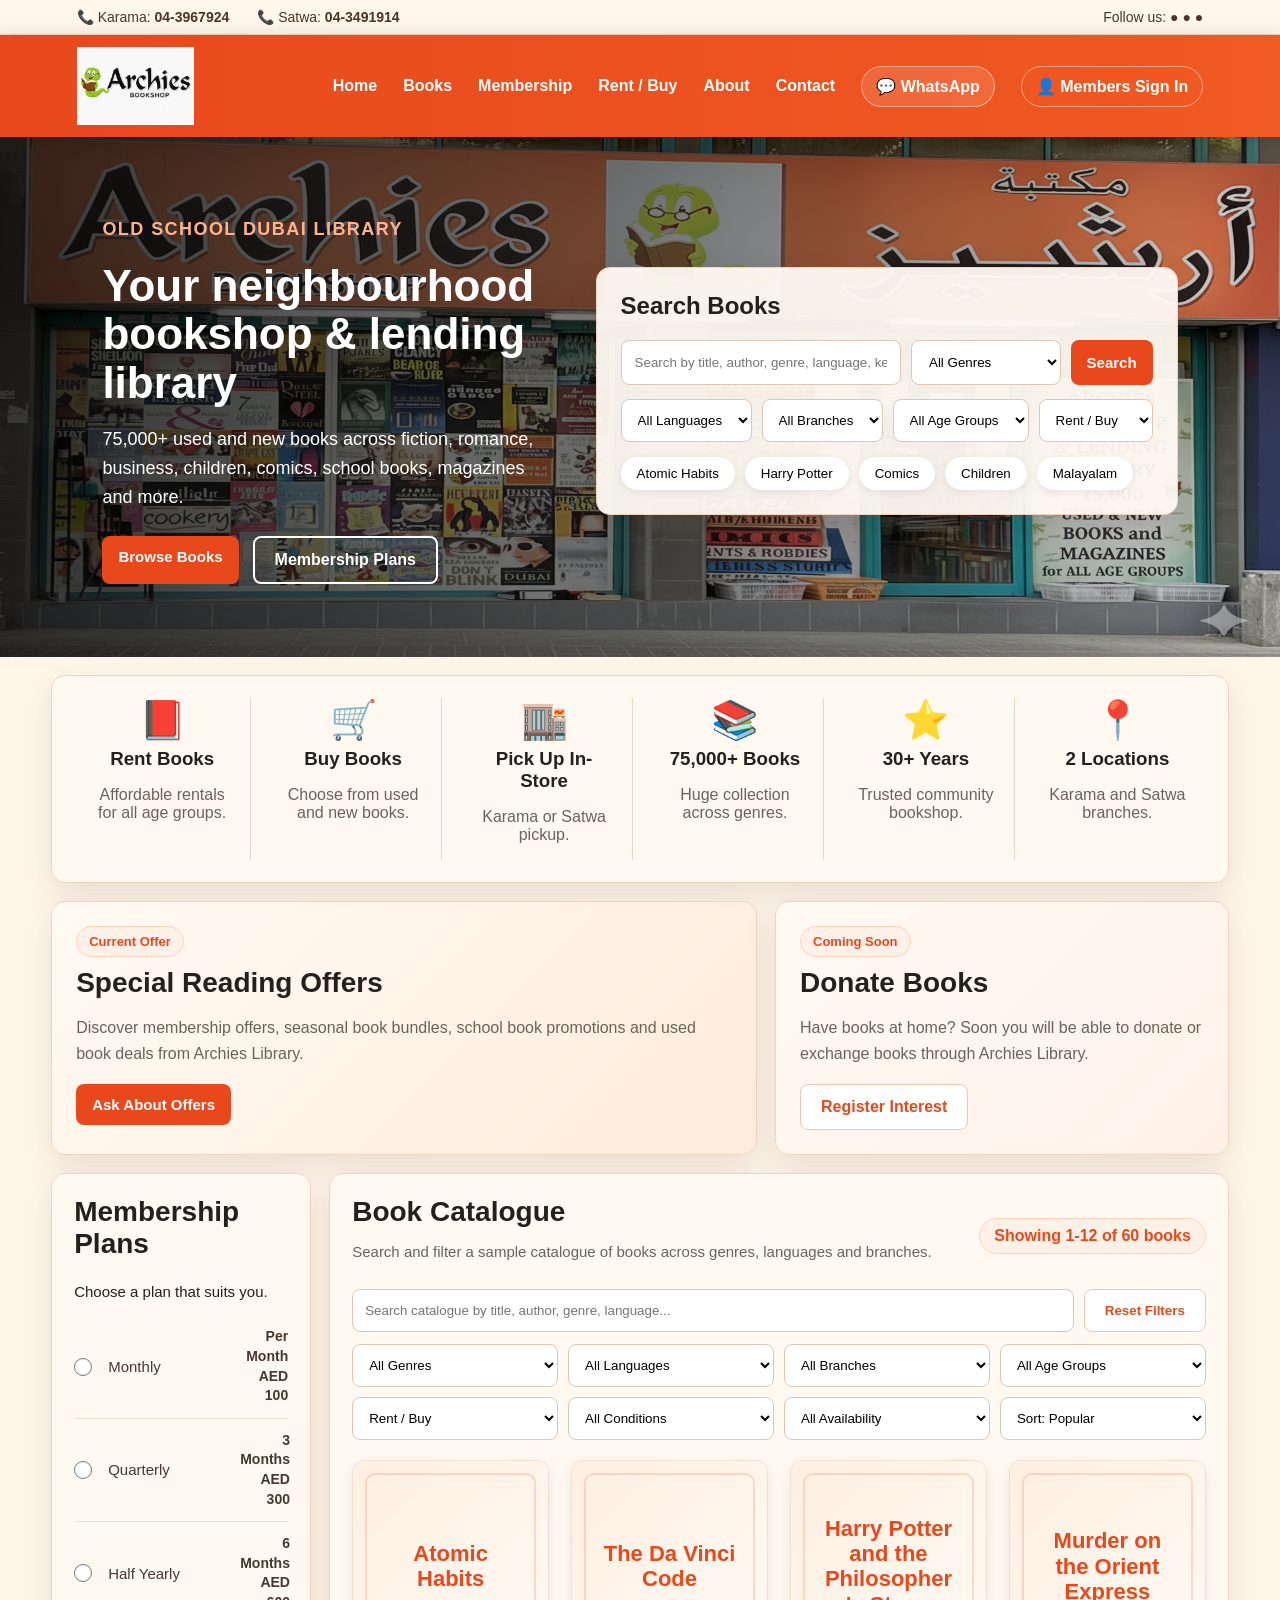
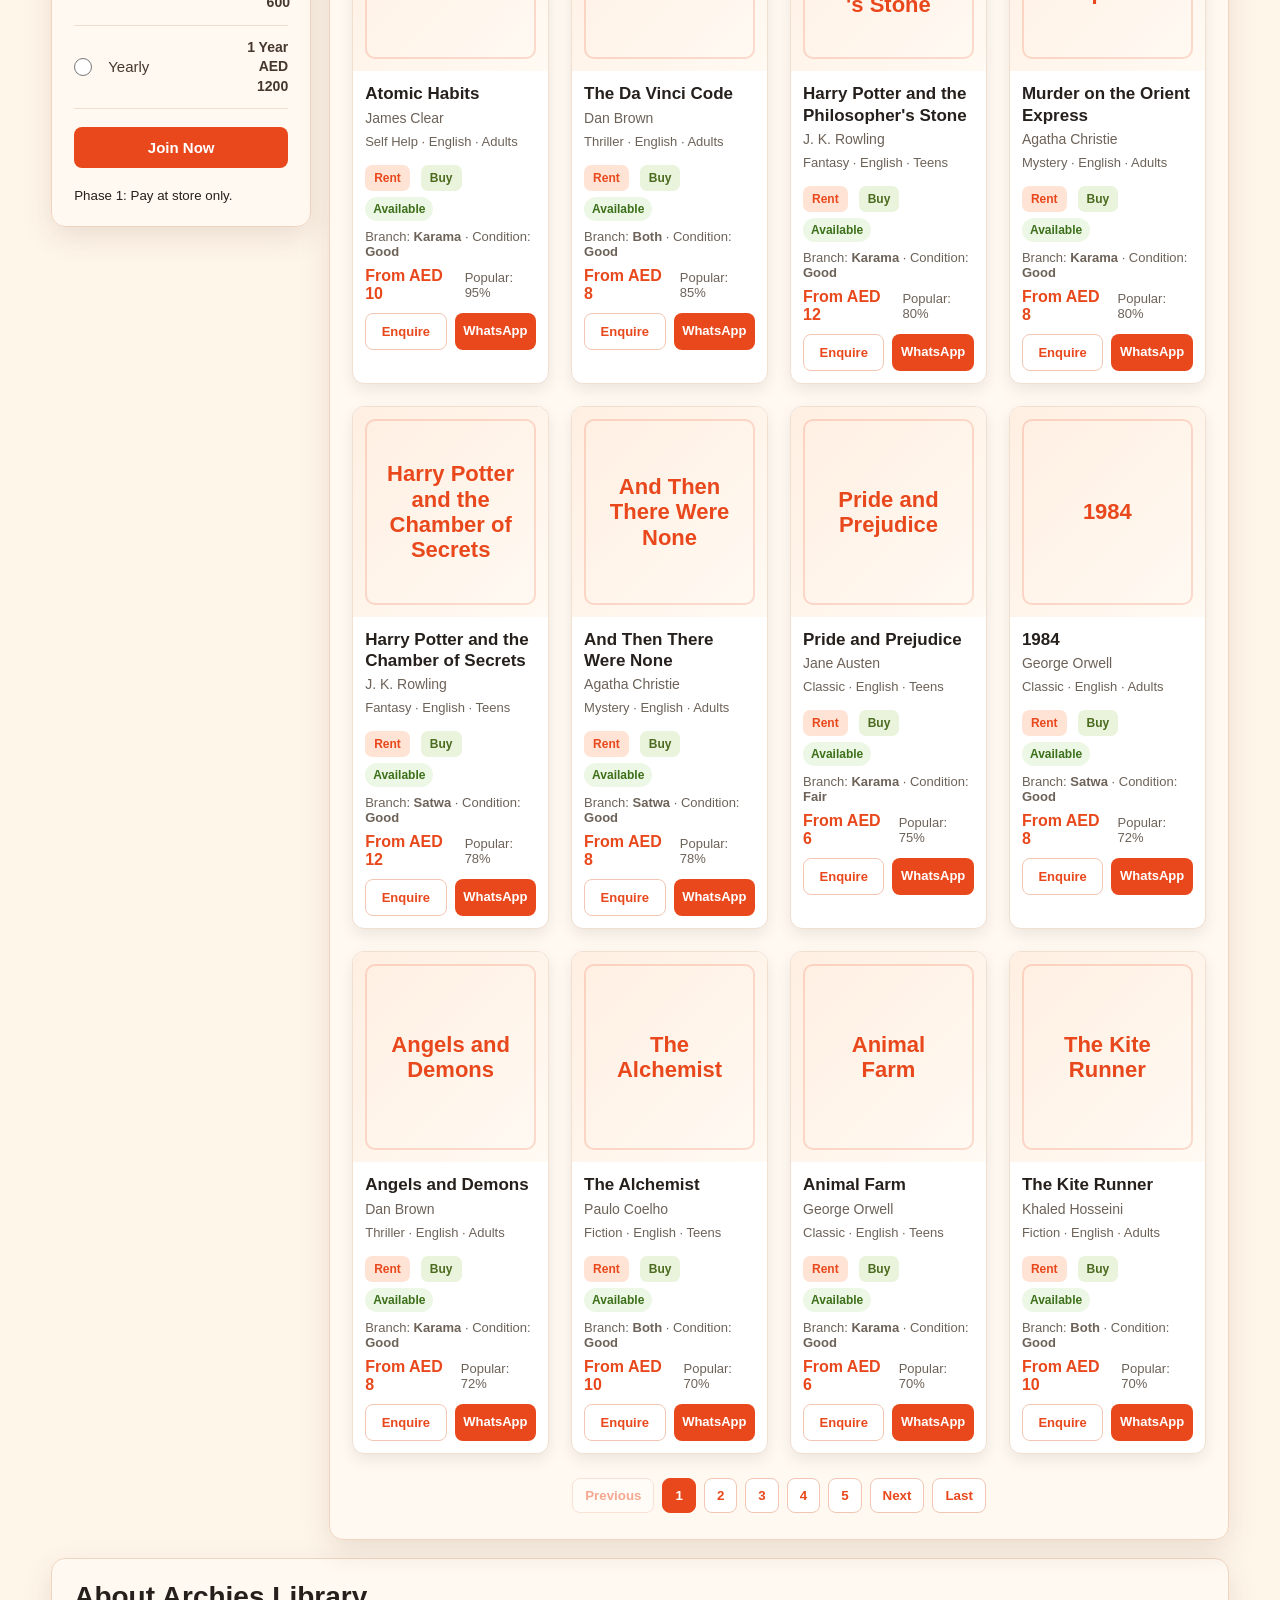
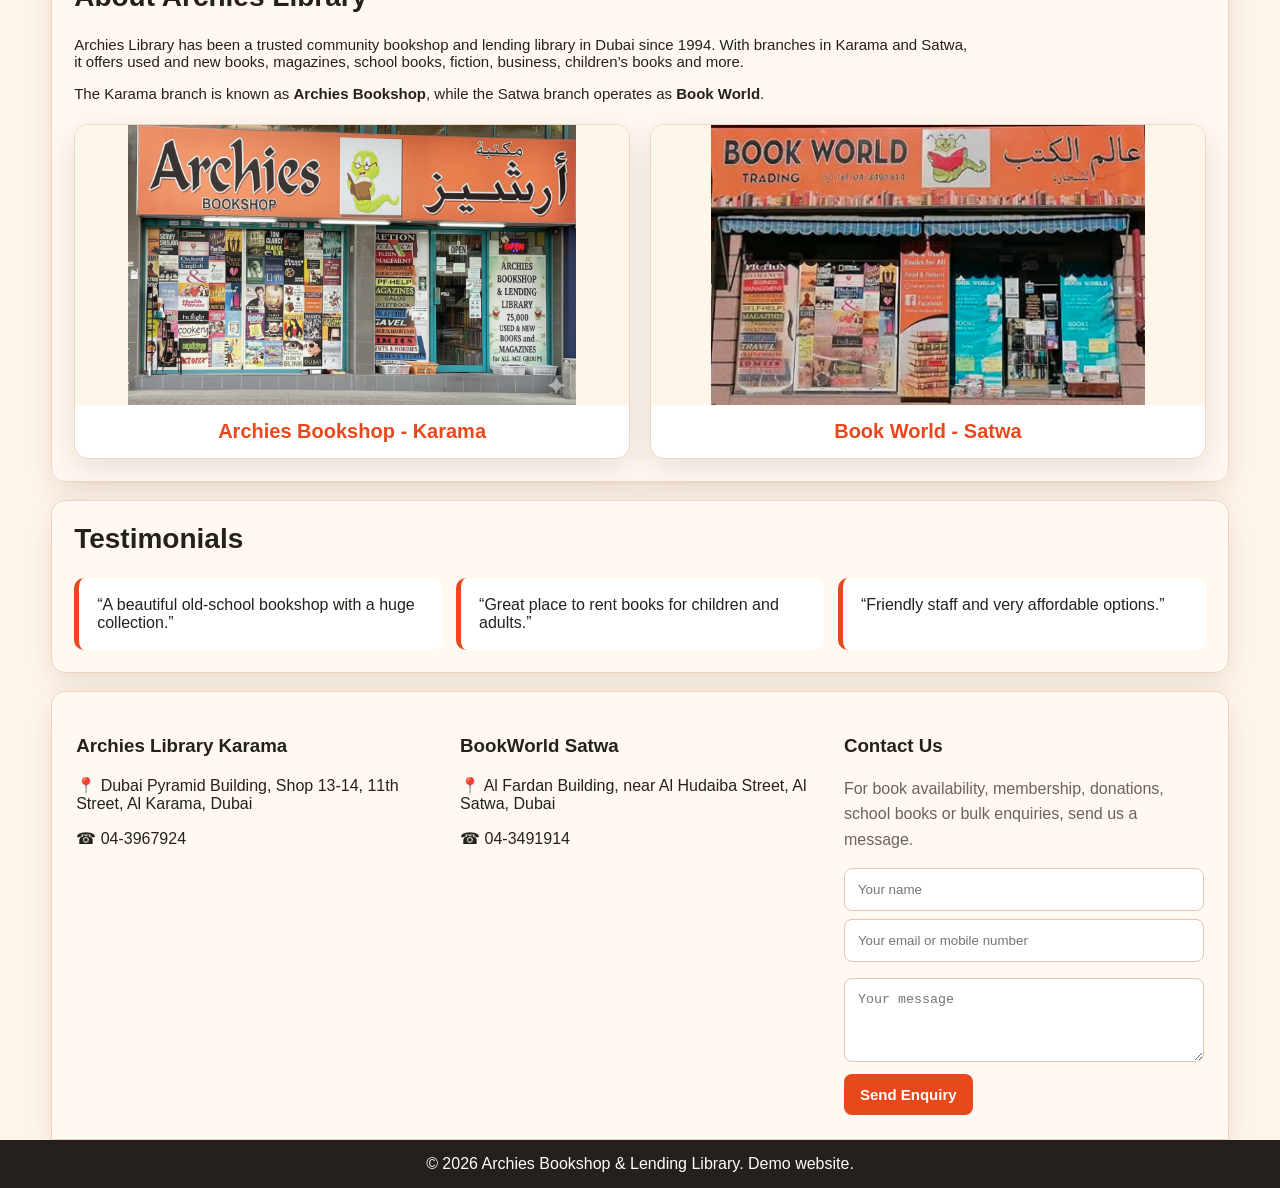
==== index.html @ 3dac7991 "Add files via upload" ====
<!DOCTYPE html>
<html lang="en">
<head>
  <meta charset="UTF-8" />
  <meta name="viewport" content="width=device-width, initial-scale=1.0" />
  <title>Archies Bookshop & Lending Library Dubai</title>
  <link rel="stylesheet" href="styles.css" />
</head>
<body>
  <div class="topbar">
    <div>📞 Karama: <strong>04-3967924</strong></div>
    <div>📞 Satwa: <strong>04-3491914</strong></div>
    <div class="social">Follow us: ● ● ●</div>
  </div>

  <header class="main-header">
    <a class="brand" href="#home">
      <img src="assets/logo.png" alt="Archies Bookshop logo" />
    </a>
    <button class="menu-btn" id="menuBtn">☰</button>
    <nav id="navMenu">
      <a href="#home">Home</a>
      <a href="#books">Books</a>
      <a href="#membership">Membership</a>
      <a href="#rentbuy">Rent / Buy</a>
      <a href="#about">About</a>
      <a href="#contact">Contact</a>
      <a class="whatsapp-nav" href="https://wa.me/97143967924" target="_blank">💬 WhatsApp</a>
      <a class="account" href="login.html">👤 Members Sign In</a>
    </nav>
  </header>

  <main>
    <section id="home" class="hero">
      <div class="hero-overlay"></div>
      <div class="hero-content">
        <div class="hero-text">
          <p class="tag">Old School Dubai Library</p>
          <h1>Your neighbourhood bookshop & lending library</h1>
          <p>75,000+ used and new books across fiction, romance, business, children, comics, school books, magazines and more.</p>
          <div class="hero-actions">
            <a href="#books" class="btn primary">Browse Books</a>
            <a href="#membership" class="btn secondary">Membership Plans</a>
          </div>
        </div>
        <div class="search-card">
          <h2>Search Books</h2>
          <div class="search-row">
            <input id="searchInput" type="text" placeholder="Search by title, author, genre, language, keyword..." />
            <select id="categoryFilter">
              <option value="all">All Genres</option>
            </select>
            <button id="searchBtn" class="btn primary">Search</button>
          </div>

          <div class="advanced-filters">
            <select id="languageFilter">
              <option value="all">All Languages</option>
            </select>
            <select id="branchFilter">
              <option value="all">All Branches</option>
            </select>
            <select id="ageFilter">
              <option value="all">All Age Groups</option>
            </select>
            <select id="typeFilter">
              <option value="all">Rent / Buy</option>
              <option value="Rent">Rent</option>
              <option value="Buy">Buy</option>
              <option value="Rent & Buy">Rent & Buy</option>
            </select>
          </div>

          <div class="quick-tags">
            <button data-key="Atomic Habits">Atomic Habits</button>
            <button data-key="Harry Potter">Harry Potter</button>
            <button data-key="Comics">Comics</button>
            <button data-key="Children">Children</button>
            <button data-key="Malayalam">Malayalam</button>
          </div>
        </div>
      </div>
    </section>

    <section class="feature-strip combined-benefits" id="rentbuy">
      <div><span>📕</span><h3>Rent Books</h3><p>Affordable rentals for all age groups.</p></div>
      <div><span>🛒</span><h3>Buy Books</h3><p>Choose from used and new books.</p></div>
      <div><span>🏬</span><h3>Pick Up In-Store</h3><p>Karama or Satwa pickup.</p></div>
      <div><span>📚</span><h3>75,000+ Books</h3><p>Huge collection across genres.</p></div>
      <div><span>⭐</span><h3>30+ Years</h3><p>Trusted community bookshop.</p></div>
      <div><span>📍</span><h3>2 Locations</h3><p>Karama and Satwa branches.</p></div>
    </section>

    <section class="offers-section" id="offers">
      <div class="offer-card main-offer">
        <span class="offer-label">Current Offer</span>
        <h2>Special Reading Offers</h2>
        <p>Discover membership offers, seasonal book bundles, school book promotions and used book deals from Archies Library.</p>
        <a href="#contact" class="btn primary">Ask About Offers</a>
      </div>
      <div class="offer-card donate-card" id="donate">
        <span class="offer-label">Coming Soon</span>
        <h2>Donate Books</h2>
        <p>Have books at home? Soon you will be able to donate or exchange books through Archies Library.</p>
        <a href="#contact" class="btn light">Register Interest</a>
      </div>
    </section>

    <section class="layout-grid">
      <aside class="panel" id="membership">
        <h2>Membership Plans</h2>
        <p>Choose a plan that suits you.</p>
       <label>
  <input type="radio" name="plan">
  <span>Monthly</span>
  <strong>Per Month<br>AED 100</strong>
</label>

<label>
  <input type="radio" name="plan">
  <span>Quarterly</span>
  <strong>3 Months<br>AED 300</strong>
</label>

<label>
  <input type="radio" name="plan">
  <span>Half Yearly</span>
  <strong>6 Months<br>AED 600</strong>
</label>

<label>
  <input type="radio" name="plan">
  <span>Yearly</span>
  <strong>1 Year<br>AED 1200</strong>
</label>
        <button class="btn primary full">Join Now</button>
        <small>Phase 1: Pay at store only.</small>
      </aside>

      <section class="panel books-section" id="books">
        <div class="section-head">
          <div>
            <h2>Book Catalogue</h2>
            <p class="section-subtitle">Search and filter a sample catalogue of books across genres, languages and branches.</p>
          </div>
          <span id="resultCount" class="result-count">Showing books</span>
        </div>

        <div class="catalogue-search-row">
          <input id="catalogueSearchInput" type="text" placeholder="Search catalogue by title, author, genre, language..." />
          <button id="resetFilters" class="btn light">Reset Filters</button>
        </div>

        <div class="catalogue-toolbar full-filter-grid">
          <select id="catalogueGenreFilter">
            <option value="all">All Genres</option>
          </select>
          <select id="catalogueLanguageFilter">
            <option value="all">All Languages</option>
          </select>
          <select id="catalogueBranchFilter">
            <option value="all">All Branches</option>
          </select>
          <select id="catalogueAgeFilter">
            <option value="all">All Age Groups</option>
          </select>
          <select id="catalogueTypeFilter">
            <option value="all">Rent / Buy</option>
            <option value="Rent">Rent</option>
            <option value="Buy">Buy</option>
            <option value="Rent & Buy">Rent & Buy</option>
          </select>
          <select id="conditionFilter">
            <option value="all">All Conditions</option>
          </select>
          <select id="availabilityFilter">
            <option value="all">All Availability</option>
            <option value="Available">Available</option>
            <option value="Limited">Limited</option>
            <option value="Out of Stock">Out of Stock</option>
          </select>
          <select id="sortFilter">
            <option value="popular">Sort: Popular</option>
            <option value="title">Sort: Title A-Z</option>
            <option value="priceLow">Sort: Price Low to High</option>
            <option value="priceHigh">Sort: Price High to Low</option>
          </select>
        </div>

        <div id="booksGrid" class="books-grid"></div>
        <div id="paginationControls" class="pagination-controls"></div>
      </section>
    </section>

   <section id="about" class="panel about-section">
  <div class="about-text">
    <h2>About Archies Library</h2>
    <p>
      Archies Library has been a trusted community bookshop and lending library in Dubai since 1994.
      With branches in Karama and Satwa, it offers used and new books, magazines, school books,
      fiction, business, children’s books and more.
    </p>
    <p>
      The Karama branch is known as <strong>Archies Bookshop</strong>, while the Satwa branch operates as
      <strong>Book World</strong>.
    </p>
  </div>

  <div class="branch-photos">
    <div class="branch-card">
      <img src="assets/karama-store.png" alt="Archies Bookshop Karama">
      <h3>Archies Bookshop - Karama</h3>
    </div>

    <div class="branch-card">
      <img src="assets/satwa-store.png" alt="Book World Satwa">
      <h3>Book World - Satwa</h3>
    </div>
  </div>
</section>
    <section class="panel testimonials">
      <h2>Testimonials</h2>
      <div class="testimonial-grid">
        <blockquote>“A beautiful old-school bookshop with a huge collection.”</blockquote>
        <blockquote>“Great place to rent books for children and adults.”</blockquote>
        <blockquote>“Friendly staff and very affordable options.”</blockquote>
      </div>
    </section>

    <section class="footer-grid contact-section" id="contact">
      <div class="contact-branch">
        <h3>Archies Library Karama</h3>
        <p>📍 Dubai Pyramid Building, Shop 13-14, 11th Street, Al Karama, Dubai</p>
        <p>☎ 04-3967924</p>
        <iframe
          title="Archies Library Karama Map"
          src="https://www.google.com/maps?q=Archies%20Library%20Karama%20Dubai%20Pyramid%20Building&output=embed"
          loading="lazy"
          referrerpolicy="no-referrer-when-downgrade"></iframe>
      </div>
      <div class="contact-branch">
        <h3>BookWorld Satwa</h3>
        <p>📍 Al Fardan Building, near Al Hudaiba Street, Al Satwa, Dubai</p>
        <p>☎ 04-3491914</p>
        <iframe
          title="BookWorld Satwa Map"
          src="https://www.google.com/maps?q=Book%20World%20Satwa%20Dubai&output=embed"
          loading="lazy"
          referrerpolicy="no-referrer-when-downgrade"></iframe>
      </div>
      <div class="contact-form-card">
        <h3>Contact Us</h3>
        <p>For book availability, membership, donations, school books or bulk enquiries, send us a message.</p>
        <input placeholder="Your name" />
        <input placeholder="Your email or mobile number" />
        <textarea placeholder="Your message"></textarea>
        <button class="btn primary">Send Enquiry</button>
      </div>
    </section>
  </main>

  <footer>© 2026 Archies Bookshop & Lending Library. Demo website.</footer>
  <script src="app.js"></script>
</body>
</html>
---- styles.css ----
:root{
  --orange:#e8481c;
  --dark-orange:#b93213;
  --cream:#fff6ea;
  --paper:#fffaf3;
  --ink:#26201c;
  --muted:#6d6258;
  --teal:#058b90;
  --border:#f1d4bf;
  --shadow:0 10px 30px rgba(71,38,18,.12);
}

*{box-sizing:border-box}

body{
  margin:0;
  font-family:Segoe UI,Arial,sans-serif;
  background:var(--cream);
  color:var(--ink);
}

a{text-decoration:none;color:inherit}

.topbar{
  height:auto;
  padding:9px 6%;
  display:flex;
  gap:28px;
  justify-content:flex-start;
  align-items:center;
  background:#fff7ec;
  color:#4b3528;
  border-bottom:1px solid #efd8c4;
  font-size:14px;
}

.social{margin-left:auto}

.main-header{
  position:sticky;
  top:0;
  z-index:10;
  background:linear-gradient(90deg,var(--orange),#f05a23);
  display:flex;
  align-items:center;
  padding:12px 6%;
  box-shadow:0 3px 18px rgba(0,0,0,.18);
}

.brand img{
  height:78px;
  width:auto;
  max-width:320px;
  object-fit:contain;
  background:transparent;
  display:block;
}

.main-header nav{
  margin-left:auto;
  display:flex;
  gap:26px;
  align-items:center;
  color:white;
  font-weight:700;
}

.account,
.whatsapp-nav{
  border:1px solid rgba(255,255,255,.45);
  padding:10px 14px;
  border-radius:22px;
}

.whatsapp-nav{
  background:rgba(255,255,255,.12);
}

.menu-btn{
  display:none;
  margin-left:auto;
  background:white;
  color:var(--orange);
  border:0;
  border-radius:8px;
  font-size:24px;
  padding:8px 12px;
}

.hero{
  position:relative;
  min-height:520px;
  background:url('assets/archies-storefront.png') center center/100% 100% no-repeat;
}

.hero-overlay{
  position:absolute;
  inset:0;
  background:linear-gradient(90deg,rgba(0,0,0,.78),rgba(0,0,0,.5),rgba(0,0,0,.1));
}

.hero-content{
  position:relative;
  z-index:1;
  display:grid;
  grid-template-columns:1fr 1fr;
  gap:44px;
  padding:60px 8%;
  align-items:center;
}

.hero-text{color:white}

.tag{
  color:#ffb28e;
  font-weight:800;
  letter-spacing:.08em;
  text-transform:uppercase;
}

.hero h1{
  font-size:44px;
  line-height:1.1;
  margin:0 0 18px;
}

.hero p{
  font-size:18px;
  line-height:1.6;
}

.hero-actions{
  display:flex;
  gap:14px;
  margin-top:25px;
}

.btn{
  display:inline-block;
  border:0;
  border-radius:8px;
  padding:13px 20px;
  font-weight:800;
  cursor:pointer;
}

.primary{background:var(--orange);color:white}
.primary:hover{background:var(--dark-orange)}
.secondary{background:transparent;color:white;border:2px solid white}

.search-card,
.panel,
.feature-strip,
.stats,
.footer-grid{
  background:rgba(255,250,243,.95);
  border:1px solid var(--border);
  border-radius:14px;
  box-shadow:var(--shadow);
}

.search-card{padding:24px}
.search-card h2{margin-top:0}

.search-row{
  display:grid;
  grid-template-columns:1.5fr .8fr auto;
  gap:10px;
}

.search-row input,
.search-row select,
input,
textarea{
  width:100%;
  border:1px solid #dfc7b5;
  border-radius:8px;
  padding:13px;
  background:white;
}

.quick-tags{
  display:flex;
  flex-wrap:wrap;
  gap:10px;
  margin-top:15px;
}

.quick-tags button{
  border:0;
  background:white;
  border-radius:20px;
  padding:9px 16px;
  box-shadow:0 2px 8px rgba(0,0,0,.08);
}

.feature-strip{
  margin:18px 4%;
  padding:22px;
  display:grid;
  grid-template-columns:repeat(6,1fr);
  gap:14px;
}

.feature-strip div{
  border-right:1px solid var(--border);
  padding:0 20px;
}

.feature-strip div:last-child{border-right:0}
.feature-strip span{font-size:38px}
.feature-strip h3{margin:6px 0}
.feature-strip p{color:var(--muted)}

.layout-grid{
  display:grid;
  grid-template-columns:280px 1fr 280px;
  gap:18px;
  margin:18px 4%;
}

.panel{padding:22px}
.panel h2{margin-top:0}

.panel label{
  display:grid;
  grid-template-columns:22px 120px auto;
  align-items:center;
  gap:12px;
  padding:12px 0;
  border-bottom:1px solid #f0ded0;
  color:#47382e;
  font-size:15px;
}

.panel label strong{
  text-align:right;
  line-height:1.4;
  font-size:14px;
}

.panel label input[type="radio"]{
  width:18px;
  height:18px;
  margin:0;
  accent-color:var(--orange);
}

.panel h2{
  margin-top:0;
  font-size:28px;
}

.panel p{
  font-size:15px;
}

.full{
  width:100%;
  margin:16px 0;
}

.primary{
  background:var(--orange);
  color:white;
  border:none;
  border-radius:8px;
  padding:12px 16px;
  font-size:15px;
  font-weight:700;
  cursor:pointer;
}

.full{width:100%;margin:18px 0}

.section-head{
  display:flex;
  justify-content:space-between;
  align-items:center;
}

.section-head a{color:var(--orange);font-weight:800}

.books-grid{
  display:grid;
  grid-template-columns:repeat(5,1fr);
  gap:18px;
}

.book-card{
  background:white;
  border:1px solid #f1dfd0;
  border-radius:12px;
  overflow:hidden;
  box-shadow:0 6px 16px rgba(0,0,0,.08);
}

.book-cover{
  height:170px;
  background:linear-gradient(135deg,#f8e6d6,#fff);
  display:flex;
  align-items:center;
  justify-content:center;
  text-align:center;
  padding:20px;
  color:var(--orange);
  font-weight:900;
  font-size:24px;
}

.book-body{padding:12px}
.book-body h3{font-size:16px;margin:0 0 5px}
.book-body p{margin:0 0 8px;color:var(--muted);font-size:14px}

.chip{
  display:inline-block;
  margin-right:5px;
  background:#ffe4d6;
  color:var(--orange);
  padding:6px 9px;
  border-radius:7px;
  font-size:12px;
  font-weight:800;
}

.chip.buy{background:#eaf3dc;color:#4b6b1f}

.why-card ul{padding-left:0;list-style:none}
.why-card li{margin:13px 0}
.why-card li:before{content:'✓';color:var(--orange);font-weight:900;margin-right:8px}

.whatsapp-card{
  margin-top:20px;
  padding:18px;
  border:1px solid var(--border);
  border-radius:12px;
  background:white;
}

.wa-icon{font-size:42px}

.stats{
  margin:18px 4%;
  display:grid;
  grid-template-columns:repeat(5,1fr);
  gap:20px;
  text-align:center;
  padding:20px;
}

.stats strong{display:block;color:var(--orange);font-size:26px}
.stats span{font-weight:700}

.two-col{
  display:grid;
  grid-template-columns:1fr 1fr;
  gap:18px;
  margin:18px 4%;
}

.image-panel{padding:0;overflow:hidden}
.image-panel img{width:100%;height:100%;object-fit:cover}

.profile-box{
  display:grid;
  grid-template-columns:repeat(3,1fr);
  gap:14px;
}

.profile-box p{background:white;padding:15px;border-radius:10px}

.testimonials,
.panel#profile{margin:18px 4%}

.testimonial-grid{
  display:grid;
  grid-template-columns:repeat(3,1fr);
  gap:14px;
}

.testimonial-grid blockquote{
  background:white;
  border-left:5px solid var(--orange);
  margin:0;
  padding:18px;
  border-radius:10px;
}

.footer-grid{
  margin:18px 4% 0;
  padding:24px;
  display:grid;
  grid-template-columns:repeat(4,1fr);
  gap:24px;
  border-radius:14px 14px 0 0;
}

textarea{height:84px;margin:8px 0;resize:vertical}

footer{
  text-align:center;
  background:#25201c;
  color:white;
  padding:15px;
}

@media(max-width:1000px){
  .hero-content,
  .layout-grid,
  .two-col{grid-template-columns:1fr}
  .books-grid{grid-template-columns:repeat(3,1fr)}
  .feature-strip,
  .stats,
  .footer-grid{grid-template-columns:repeat(2,1fr)}
  .main-header nav{
    display:none;
    position:absolute;
    left:0;
    right:0;
    top:102px;
    background:var(--orange);
    padding:20px;
    flex-direction:column;
  }
  .main-header nav.open{display:flex}
  .menu-btn{display:block}
  .brand img{height:68px;max-width:260px}
}

@media(max-width:620px){
  .topbar{display:block;line-height:1.8}
  .hero-content{padding:35px 5%}
  .hero h1{font-size:34px}
  .search-row{grid-template-columns:1fr}
  .books-grid,
  .feature-strip,
  .stats,
  .footer-grid,
  .profile-box,
  .testimonial-grid{grid-template-columns:1fr}
  .feature-strip div{border-right:0;border-bottom:1px solid var(--border)}
  .main-header{padding:10px 4%}
  .brand img{height:58px;max-width:220px}
}

.about-section{
  margin:18px 4%;
}

.about-text{
  max-width:900px;
  margin-bottom:22px;
}

.branch-photos{
  display:grid;
  grid-template-columns:1fr 1fr;
  gap:20px;
}

.branch-card{
  background:white;
  border:1px solid var(--border);
  border-radius:14px;
  overflow:hidden;
  box-shadow:var(--shadow);
}

.branch-card img{
  width:100%;
  height:280px;
  object-fit:contain;
  object-position:center;
  background:#fff6ea;
  display:block;
}

.branch-card h3{
  margin:0;
  padding:15px;
  color:var(--orange);
  text-align:center;
  font-size:20px;
}

@media(max-width:700px){
  .branch-photos{
    grid-template-columns:1fr;
  }
}


/* V4 Catalogue Enhancements */
.advanced-filters,
.catalogue-toolbar{
  display:grid;
  grid-template-columns:repeat(4,1fr);
  gap:10px;
  margin-top:14px;
}

.catalogue-toolbar{
  grid-template-columns:1fr 1fr 1fr auto;
  margin:14px 0 20px;
}

.catalogue-toolbar select,
.advanced-filters select{
  border:1px solid #dfc7b5;
  border-radius:8px;
  padding:12px;
  background:white;
}

.section-subtitle{
  margin-top:-8px;
  color:var(--muted);
}

.result-count{
  background:#fff0e8;
  color:var(--orange);
  border:1px solid #ffd1bd;
  border-radius:20px;
  padding:8px 14px;
  font-weight:800;
  white-space:nowrap;
}

.btn.light{
  background:white;
  color:var(--orange);
  border:1px solid #f2c6b2;
}

.book-card{
  transition:transform .2s ease, box-shadow .2s ease;
}

.book-card:hover{
  transform:translateY(-5px);
  box-shadow:0 14px 24px rgba(71,38,18,.14);
}

.book-cover{
  height:185px;
  background:linear-gradient(135deg,#ffefe2,#fffaf3);
  position:relative;
  overflow:hidden;
}

.book-cover::before{
  content:'';
  position:absolute;
  inset:12px;
  border:2px solid rgba(232,72,28,.18);
  border-radius:10px;
}

.book-cover .cover-title{
  position:relative;
  z-index:1;
  font-size:20px;
  line-height:1.15;
}

.book-body{
  min-height:205px;
  display:flex;
  flex-direction:column;
}

.book-meta{
  display:flex;
  flex-wrap:wrap;
  gap:6px;
  margin:8px 0;
}

.book-price{
  margin-top:auto;
  display:flex;
  justify-content:space-between;
  align-items:center;
  gap:8px;
}

.book-price strong{
  color:var(--orange);
}

.book-card .small{
  color:var(--muted);
  font-size:13px;
}

.book-actions{
  display:flex;
  gap:8px;
  margin-top:10px;
}

.book-actions a{
  flex:1;
  text-align:center;
  font-size:13px;
  padding:9px 10px;
}

.status{
  display:inline-block;
  padding:5px 8px;
  border-radius:999px;
  font-size:12px;
  font-weight:800;
  background:#edf7e6;
  color:#3d701a;
}

.status.limited{
  background:#fff3d8;
  color:#8a5a00;
}

.status.out{
  background:#f8e4e4;
  color:#9b1d1d;
}

@media(max-width:1000px){
  .advanced-filters,
  .catalogue-toolbar{
    grid-template-columns:1fr 1fr;
  }
}

@media(max-width:620px){
  .advanced-filters,
  .catalogue-toolbar{
    grid-template-columns:1fr;
  }
  .section-head{
    align-items:flex-start;
    gap:10px;
    flex-direction:column;
  }
}


/* V5 Catalogue Layout + Pagination Fixes */
.layout-grid{
  grid-template-columns:260px minmax(0,1fr) 260px;
  align-items:start;
}

.books-section{
  min-width:0;
}

.books-grid{
  grid-template-columns:repeat(3,minmax(210px,1fr));
  gap:22px;
}

.book-card{
  min-width:0;
}

.book-cover{
  height:210px;
}

.book-cover .cover-title{
  font-size:22px;
  max-width:85%;
  word-break:normal;
  overflow-wrap:break-word;
}

.book-body{
  min-height:260px;
}

.book-body h3{
  font-size:17px;
  line-height:1.25;
}

.book-actions{
  display:grid;
  grid-template-columns:1fr 1fr;
  gap:8px;
}

.book-actions a{
  width:100%;
  display:block;
  white-space:nowrap;
  overflow:hidden;
  text-overflow:ellipsis;
  font-size:13px;
  padding:10px 8px;
}

.pagination-controls{
  display:flex;
  flex-wrap:wrap;
  align-items:center;
  justify-content:center;
  gap:8px;
  margin:24px 0 4px;
}

.pagination-controls button{
  border:1px solid #f2c6b2;
  background:white;
  color:var(--orange);
  border-radius:8px;
  padding:9px 12px;
  font-weight:800;
  cursor:pointer;
}

.pagination-controls button.active{
  background:var(--orange);
  color:white;
  border-color:var(--orange);
}

.pagination-controls button:disabled{
  opacity:.45;
  cursor:not-allowed;
}

@media(max-width:1200px){
  .layout-grid{
    grid-template-columns:240px minmax(0,1fr);
  }
  .why-card{
    grid-column:1 / -1;
  }
  .books-grid{
    grid-template-columns:repeat(3,minmax(190px,1fr));
  }
}

@media(max-width:900px){
  .layout-grid{
    grid-template-columns:1fr;
  }
  .books-grid{
    grid-template-columns:repeat(2,minmax(220px,1fr));
  }
}

@media(max-width:620px){
  .books-grid{
    grid-template-columns:1fr;
  }
  .pagination-controls button{
    padding:8px 10px;
    font-size:13px;
  }
}


/* V6 Layout Cleanup */
.combined-benefits{
  align-items:stretch;
}

.combined-benefits div{
  text-align:center;
}

.combined-benefits span{
  display:block;
  margin-bottom:6px;
}

.layout-grid{
  grid-template-columns:260px minmax(0,1fr);
  align-items:start;
}

.books-grid{
  grid-template-columns:repeat(4,minmax(190px,1fr));
}

.why-card{
  display:none;
}

.stats{
  display:none;
}

@media(min-width:1500px){
  .books-grid{
    grid-template-columns:repeat(5,minmax(190px,1fr));
  }
}

@media(max-width:1200px){
  .feature-strip{
    grid-template-columns:repeat(3,1fr);
  }
  .layout-grid{
    grid-template-columns:240px minmax(0,1fr);
  }
  .books-grid{
    grid-template-columns:repeat(3,minmax(190px,1fr));
  }
}

@media(max-width:900px){
  .feature-strip{
    grid-template-columns:repeat(2,1fr);
  }
  .layout-grid{
    grid-template-columns:1fr;
  }
  .books-grid{
    grid-template-columns:repeat(2,minmax(220px,1fr));
  }
}

@media(max-width:620px){
  .feature-strip{
    grid-template-columns:1fr;
  }
  .books-grid{
    grid-template-columns:1fr;
  }
}


/* V7 Full Catalogue Filters */
.catalogue-search-row{
  display:grid;
  grid-template-columns:1fr auto;
  gap:10px;
  margin:14px 0 12px;
}

.catalogue-search-row input{
  width:100%;
  border:1px solid #dfc7b5;
  border-radius:8px;
  padding:12px;
  background:white;
}

.catalogue-toolbar.full-filter-grid{
  display:grid;
  grid-template-columns:repeat(4,minmax(150px,1fr));
  gap:10px;
  margin:0 0 20px;
}

.catalogue-toolbar.full-filter-grid select{
  width:100%;
}

@media(max-width:1000px){
  .catalogue-toolbar.full-filter-grid{
    grid-template-columns:repeat(2,1fr);
  }
}

@media(max-width:620px){
  .catalogue-search-row,
  .catalogue-toolbar.full-filter-grid{
    grid-template-columns:1fr;
  }
}


/* V8 Public Website Cleanup: Offers, Donate, Member Portal */
.offers-section{
  margin:18px 4%;
  display:grid;
  grid-template-columns:1.4fr .9fr;
  gap:18px;
}

.offer-card{
  background:linear-gradient(135deg,#fffaf3,#fff1e8);
  border:1px solid var(--border);
  border-radius:14px;
  box-shadow:var(--shadow);
  padding:24px;
}

.main-offer{
  background:
    linear-gradient(135deg,rgba(255,250,243,.96),rgba(255,235,220,.96));
}

.offer-label{
  display:inline-block;
  background:#fff0e8;
  color:var(--orange);
  border:1px solid #ffd1bd;
  border-radius:999px;
  padding:7px 12px;
  font-weight:800;
  font-size:13px;
  margin-bottom:10px;
}

.offer-card h2{
  margin:0 0 10px;
  font-size:28px;
}

.offer-card p{
  color:var(--muted);
  line-height:1.6;
  margin-bottom:18px;
}

.member-login-section{
  margin:18px 4%;
  display:flex;
  align-items:center;
  justify-content:space-between;
  gap:18px;
}

.member-login-section p{
  max-width:850px;
  color:var(--muted);
  line-height:1.6;
}

@media(max-width:900px){
  .offers-section{
    grid-template-columns:1fr;
  }
  .member-login-section{
    flex-direction:column;
    align-items:flex-start;
  }
}


/* V10 Login Page + Combined Contact/Location Section */
.contact-section{
  grid-template-columns:1fr 1fr 1fr;
  align-items:stretch;
}

.contact-section iframe{
  width:100%;
  height:230px;
  border:0;
  border-radius:12px;
  margin-top:10px;
}

.contact-branch,
.contact-form-card{
  min-width:0;
}

.contact-form-card p{
  color:var(--muted);
  line-height:1.6;
}

.contact-form-card input{
  margin-bottom:8px;
}

.login-page .main-header{
  position:relative;
}

.login-nav{
  margin-left:auto;
  display:flex;
  gap:24px;
  align-items:center;
  color:white;
  font-weight:700;
}

.login-shell{
  min-height:620px;
  display:flex;
  align-items:center;
  justify-content:center;
  padding:45px 4%;
  background:linear-gradient(135deg,#fff6ea,#fff0e5);
}

.login-card{
  width:100%;
  max-width:520px;
}

.login-card h1{
  margin:8px 0 10px;
  font-size:34px;
}

.login-card label{
  display:block;
  border-bottom:0;
  padding:12px 0 6px;
  color:var(--ink);
  font-weight:800;
}

.login-card input{
  margin-bottom:8px;
}

.login-note{
  margin-top:18px;
  padding:15px;
  border-radius:12px;
  background:#fff6ea;
  border:1px solid var(--border);
}

.login-note h3{
  margin:0 0 8px;
  color:var(--orange);
}

.login-note p{
  margin:0;
  color:var(--muted);
  line-height:1.6;
}

@media(max-width:1000px){
  .contact-section{
    grid-template-columns:1fr;
  }
}

@media(max-width:620px){
  .login-nav{
    display:none;
  }
}
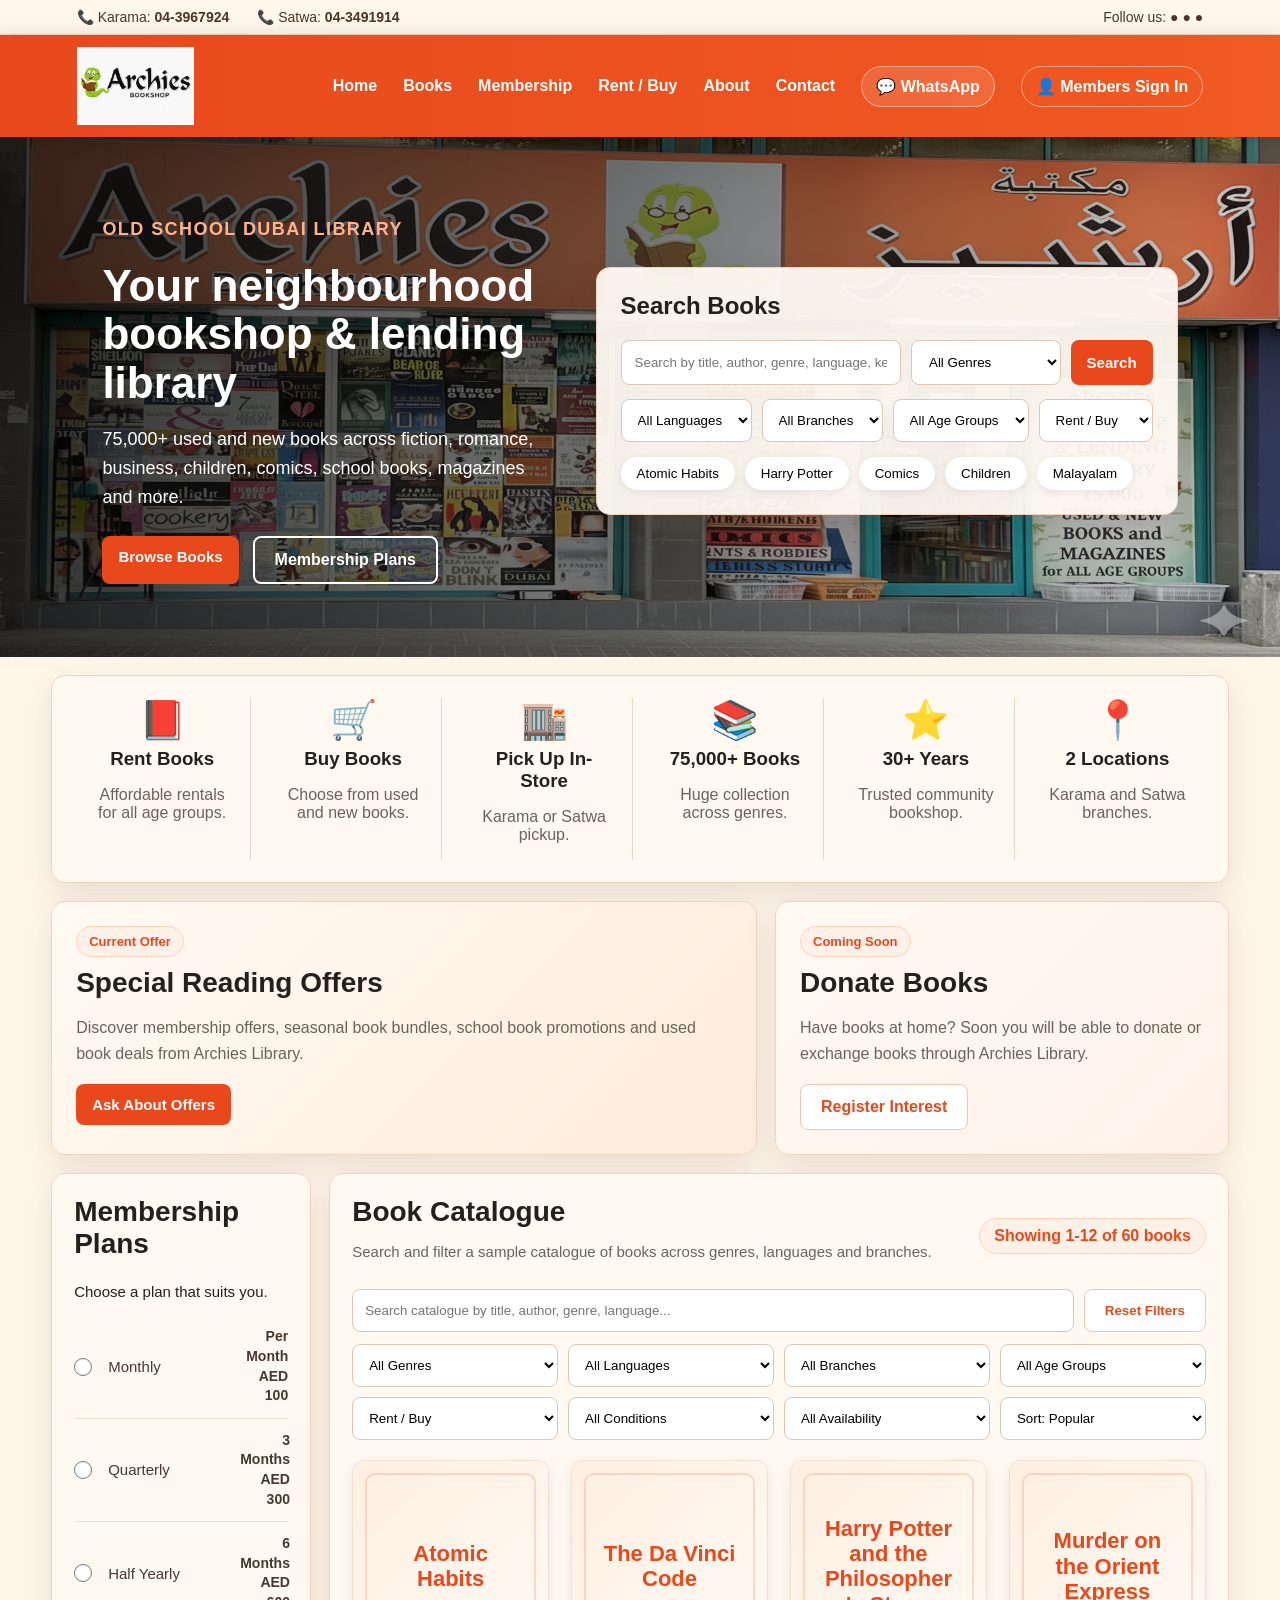
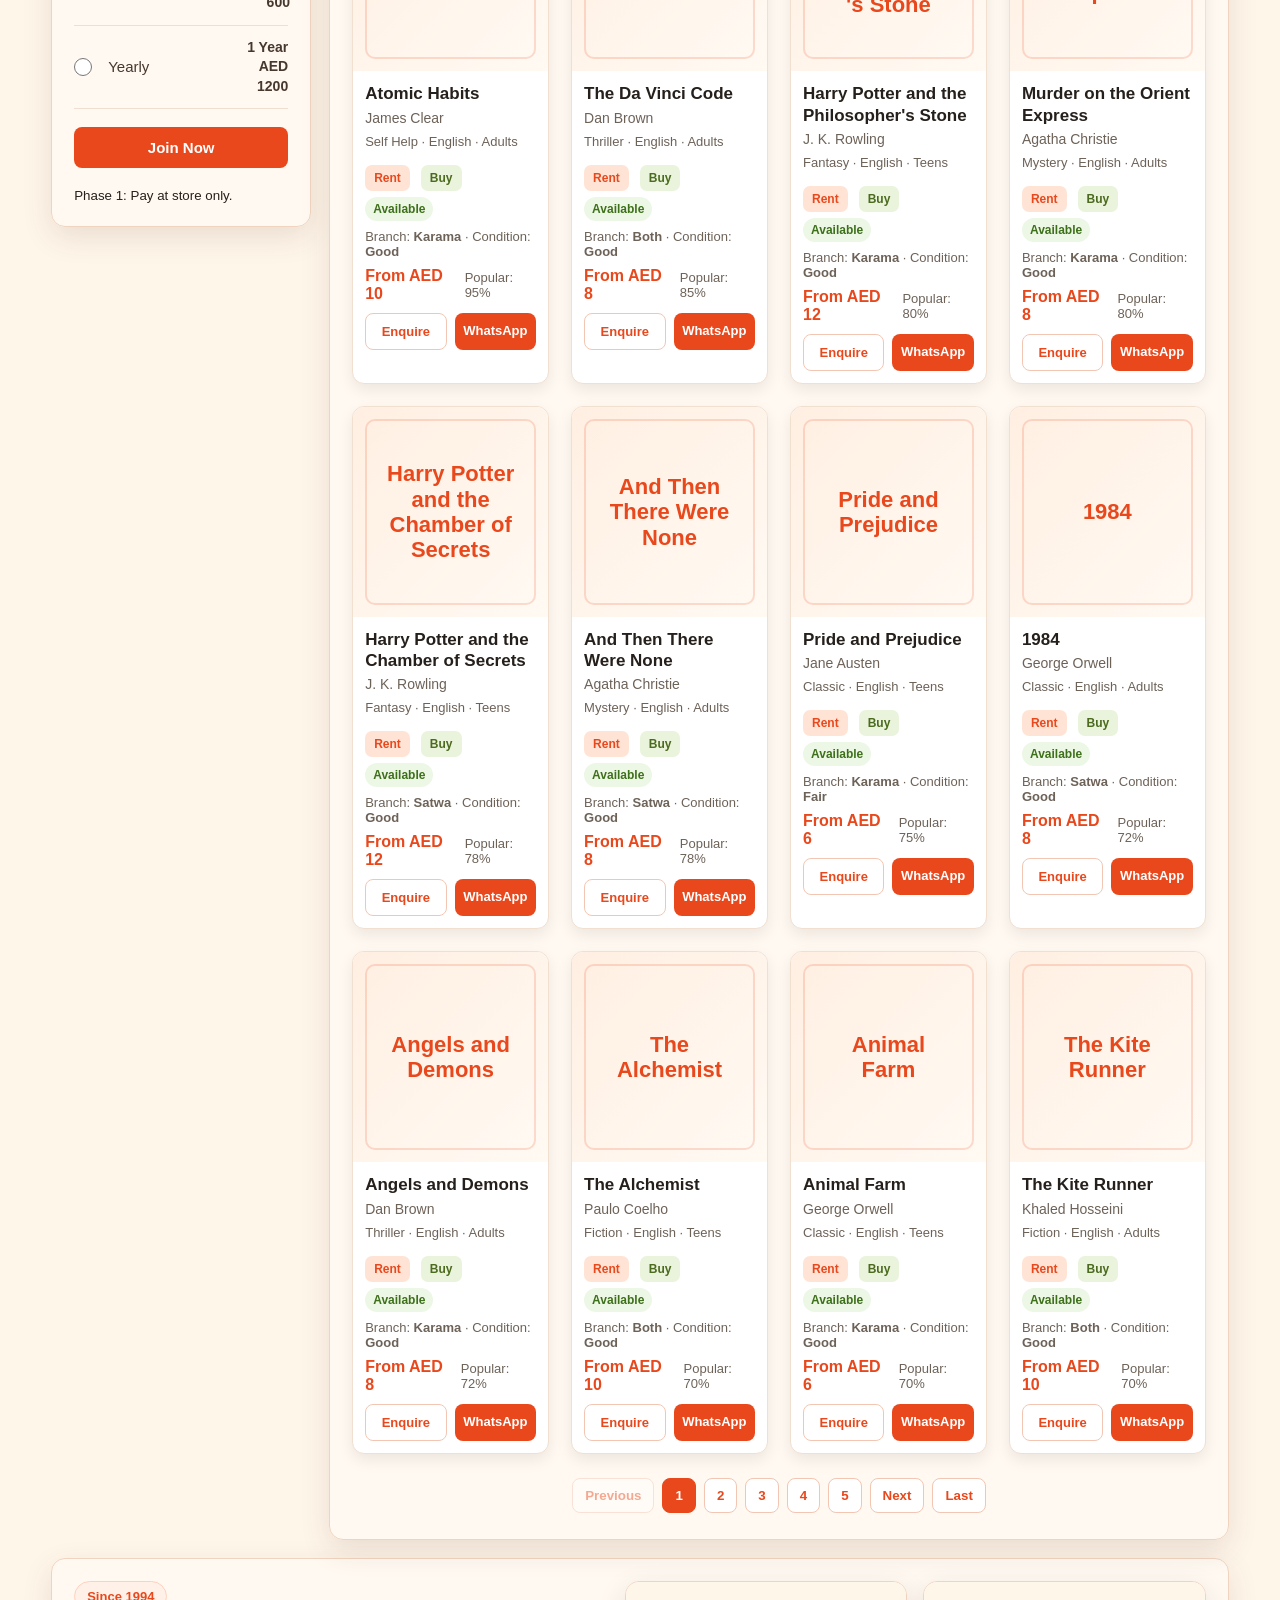
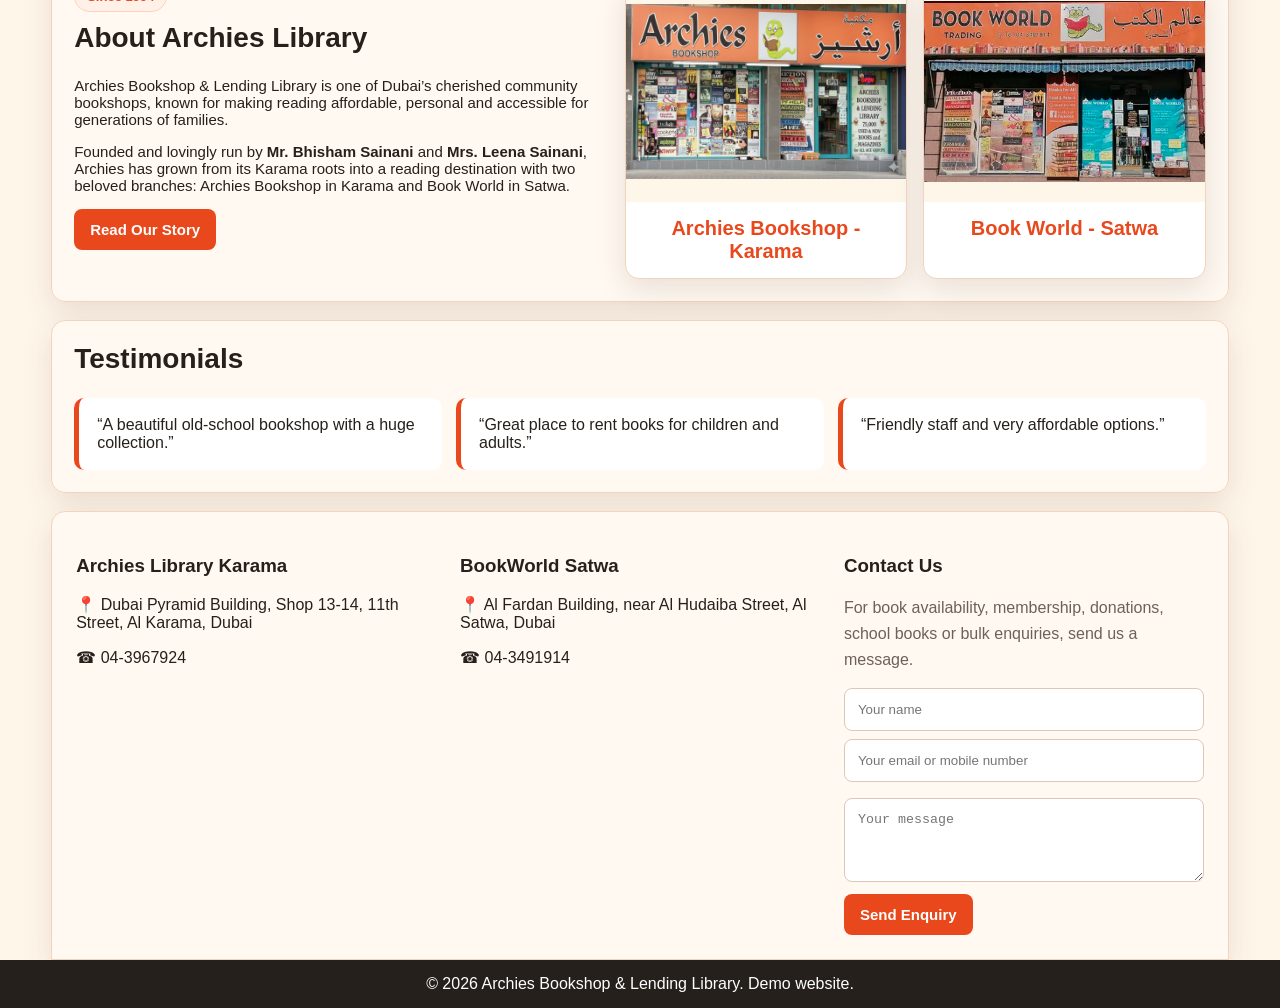
==== commit c13fe4f5: "Add files via upload" ====
--- a/index.html
+++ b/index.html
@@ -23,7 +23,7 @@
       <a href="#books">Books</a>
       <a href="#membership">Membership</a>
       <a href="#rentbuy">Rent / Buy</a>
-      <a href="#about">About</a>
+      <a href="about.html">About</a>
       <a href="#contact">Contact</a>
       <a class="whatsapp-nav" href="https://wa.me/97143967924" target="_blank">💬 WhatsApp</a>
       <a class="account" href="login.html">👤 Members Sign In</a>
@@ -191,34 +191,33 @@
         <div id="paginationControls" class="pagination-controls"></div>
       </section>
     </section>
-
-   <section id="about" class="panel about-section">
-  <div class="about-text">
-    <h2>About Archies Library</h2>
-    <p>
-      Archies Library has been a trusted community bookshop and lending library in Dubai since 1994.
-      With branches in Karama and Satwa, it offers used and new books, magazines, school books,
-      fiction, business, children’s books and more.
-    </p>
-    <p>
-      The Karama branch is known as <strong>Archies Bookshop</strong>, while the Satwa branch operates as
-      <strong>Book World</strong>.
-    </p>
-  </div>
-
-  <div class="branch-photos">
-    <div class="branch-card">
-      <img src="assets/karama-store.png" alt="Archies Bookshop Karama">
-      <h3>Archies Bookshop - Karama</h3>
-    </div>
-
-    <div class="branch-card">
-      <img src="assets/satwa-store.png" alt="Book World Satwa">
-      <h3>Book World - Satwa</h3>
-    </div>
-  </div>
-</section>
-    <section class="panel testimonials">
+    <section id="about" class="panel about-section about-preview">
+      <div class="about-preview-grid">
+        <div class="about-text">
+          <span class="offer-label">Since 1994</span>
+          <h2>About Archies Library</h2>
+          <p>
+            Archies Bookshop & Lending Library is one of Dubai’s cherished community bookshops, known for making reading affordable, personal and accessible for generations of families.
+          </p>
+          <p>
+            Founded and lovingly run by <strong>Mr. Bhisham Sainani</strong> and <strong>Mrs. Leena Sainani</strong>, Archies has grown from its Karama roots into a reading destination with two beloved branches: Archies Bookshop in Karama and Book World in Satwa.
+          </p>
+          <a class="btn primary" href="about.html">Read Our Story</a>
+        </div>
+        <div class="about-mini-cards">
+          <div class="branch-card">
+            <img src="assets/karama-store.png" alt="Archies Bookshop Karama">
+            <h3>Archies Bookshop - Karama</h3>
+          </div>
+          <div class="branch-card">
+            <img src="assets/satwa-store.png" alt="Book World Satwa">
+            <h3>Book World - Satwa</h3>
+          </div>
+        </div>
+      </div>
+    </section>
+
+<section class="panel testimonials">
       <h2>Testimonials</h2>
       <div class="testimonial-grid">
         <blockquote>“A beautiful old-school bookshop with a huge collection.”</blockquote>
--- a/styles.css
+++ b/styles.css
@@ -1047,3 +1047,180 @@
     display:none;
   }
 }
+
+
+/* V11 Dedicated About Page */
+.about-preview-grid{
+  display:grid;
+  grid-template-columns:1fr 1.1fr;
+  gap:22px;
+  align-items:start;
+}
+
+.about-mini-cards{
+  display:grid;
+  grid-template-columns:1fr 1fr;
+  gap:16px;
+}
+
+.about-mini-cards .branch-card img{
+  height:220px;
+}
+
+.about-page .main-header{
+  position:relative;
+}
+
+.about-hero{
+  min-height:430px;
+  display:flex;
+  align-items:center;
+  padding:60px 8%;
+  background:
+    linear-gradient(90deg,rgba(0,0,0,.72),rgba(0,0,0,.28)),
+    url('assets/archies-storefront.png') center center/cover no-repeat;
+}
+
+.about-hero-card{
+  max-width:780px;
+  color:white;
+}
+
+.about-hero-card h1{
+  font-size:48px;
+  line-height:1.08;
+  margin:12px 0 16px;
+}
+
+.about-hero-card p{
+  font-size:19px;
+  line-height:1.7;
+}
+
+.founder-section{
+  margin:18px 4%;
+  display:grid;
+  grid-template-columns:1.4fr .8fr;
+  gap:24px;
+  align-items:center;
+}
+
+.founder-story p,
+.legacy-section p,
+.vision-section p{
+  color:var(--muted);
+  line-height:1.75;
+  font-size:16px;
+}
+
+.founder-card{
+  background:white;
+  border:1px solid var(--border);
+  border-radius:14px;
+  box-shadow:var(--shadow);
+  padding:18px;
+  text-align:center;
+}
+
+.founder-photo-placeholder{
+  height:260px;
+  border-radius:14px;
+  border:2px dashed #f0b69b;
+  background:linear-gradient(135deg,#fff3ea,#fffaf3);
+  display:flex;
+  flex-direction:column;
+  align-items:center;
+  justify-content:center;
+  color:var(--orange);
+  font-weight:900;
+}
+
+.founder-photo-placeholder small{
+  color:var(--muted);
+  margin-top:10px;
+  font-weight:600;
+  line-height:1.5;
+}
+
+.legacy-section,
+.vision-section,
+.featured-section{
+  margin:18px 4%;
+}
+
+.timeline-section{
+  margin:18px 4%;
+  padding:24px;
+}
+
+.timeline-section h2{
+  margin-top:0;
+}
+
+.timeline-grid{
+  display:grid;
+  grid-template-columns:repeat(5,1fr);
+  gap:16px;
+}
+
+.timeline-item{
+  background:white;
+  border:1px solid var(--border);
+  border-radius:14px;
+  padding:18px;
+  box-shadow:var(--shadow);
+}
+
+.timeline-item strong{
+  color:var(--orange);
+  font-size:24px;
+}
+
+.timeline-item h3{
+  margin:8px 0;
+}
+
+.timeline-item p{
+  color:var(--muted);
+  line-height:1.55;
+}
+
+.featured-section{
+  display:flex;
+  align-items:center;
+  justify-content:space-between;
+  gap:20px;
+}
+
+.featured-section p{
+  color:var(--muted);
+  line-height:1.7;
+  max-width:850px;
+}
+
+@media(max-width:1000px){
+  .about-preview-grid,
+  .founder-section{
+    grid-template-columns:1fr;
+  }
+  .timeline-grid{
+    grid-template-columns:repeat(2,1fr);
+  }
+  .featured-section{
+    flex-direction:column;
+    align-items:flex-start;
+  }
+}
+
+@media(max-width:620px){
+  .about-mini-cards,
+  .timeline-grid{
+    grid-template-columns:1fr;
+  }
+  .about-hero{
+    padding:42px 5%;
+  }
+  .about-hero-card h1{
+    font-size:34px;
+  }
+}
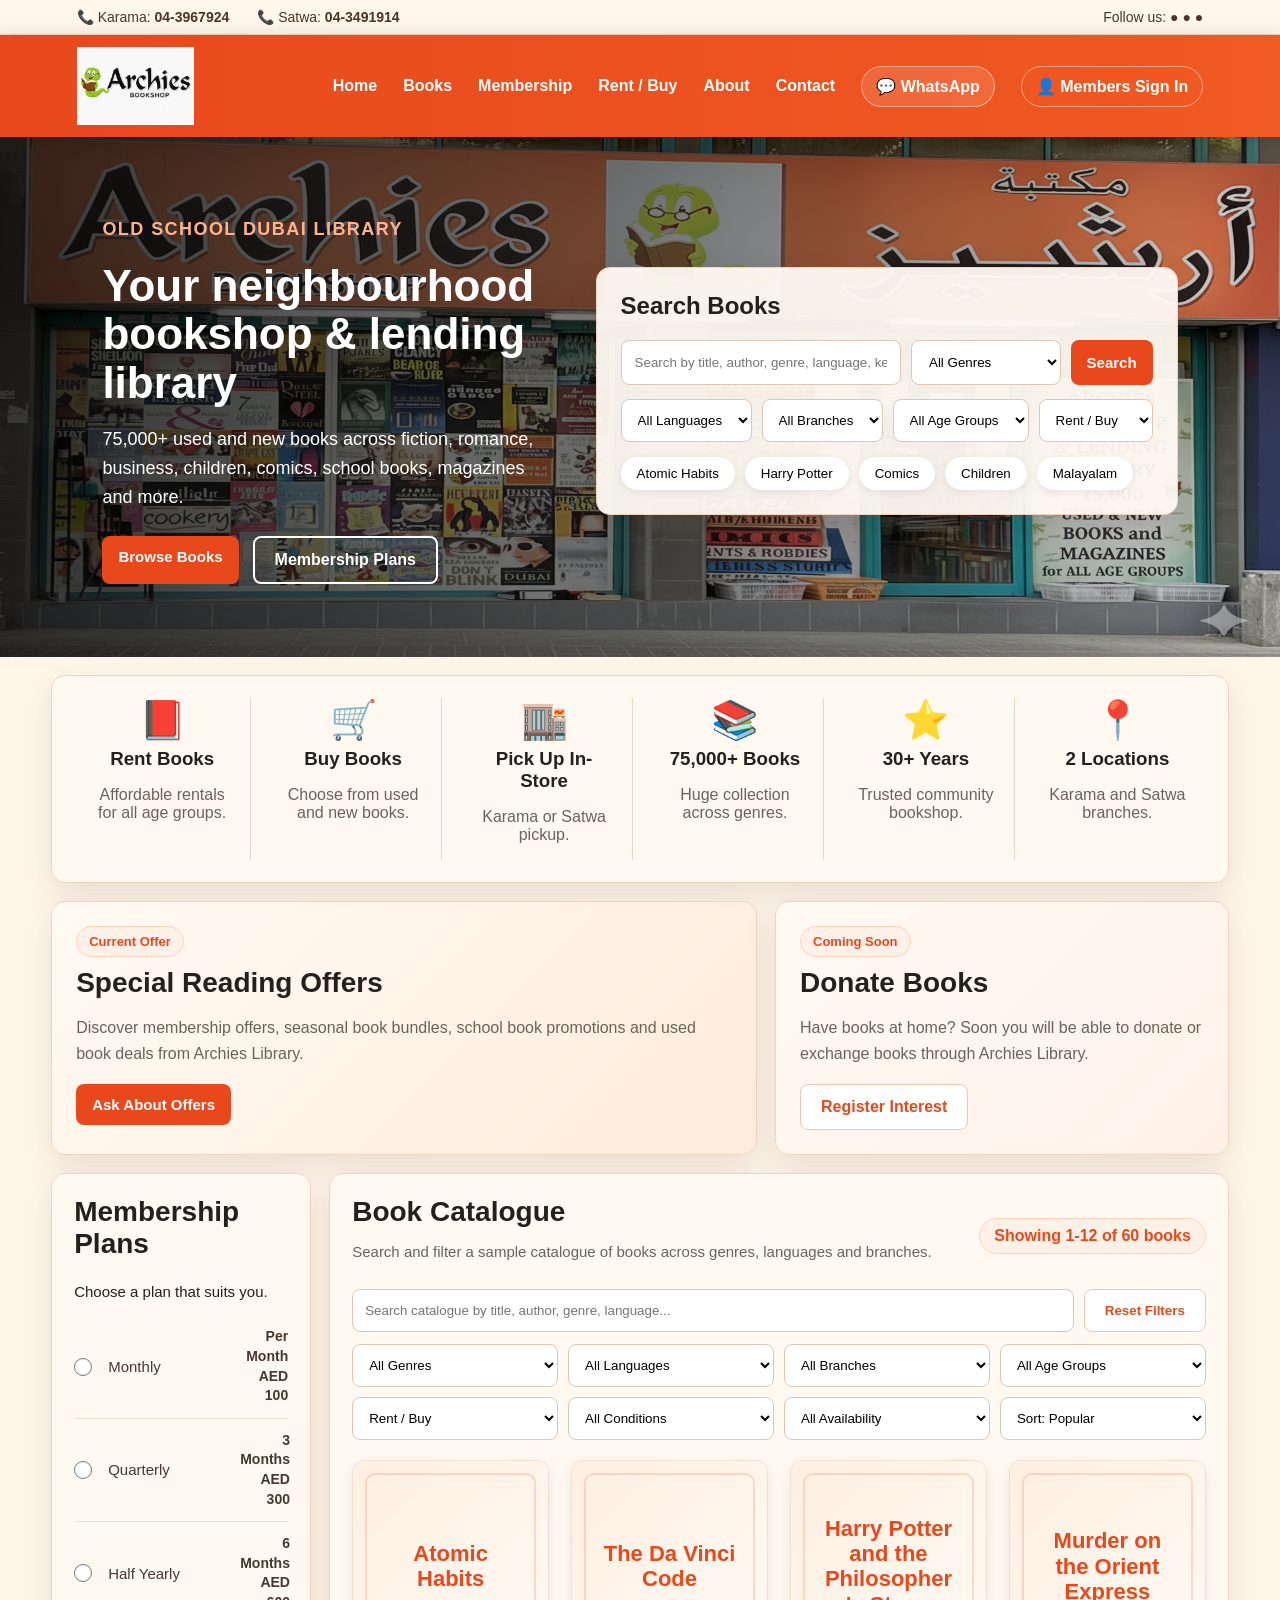
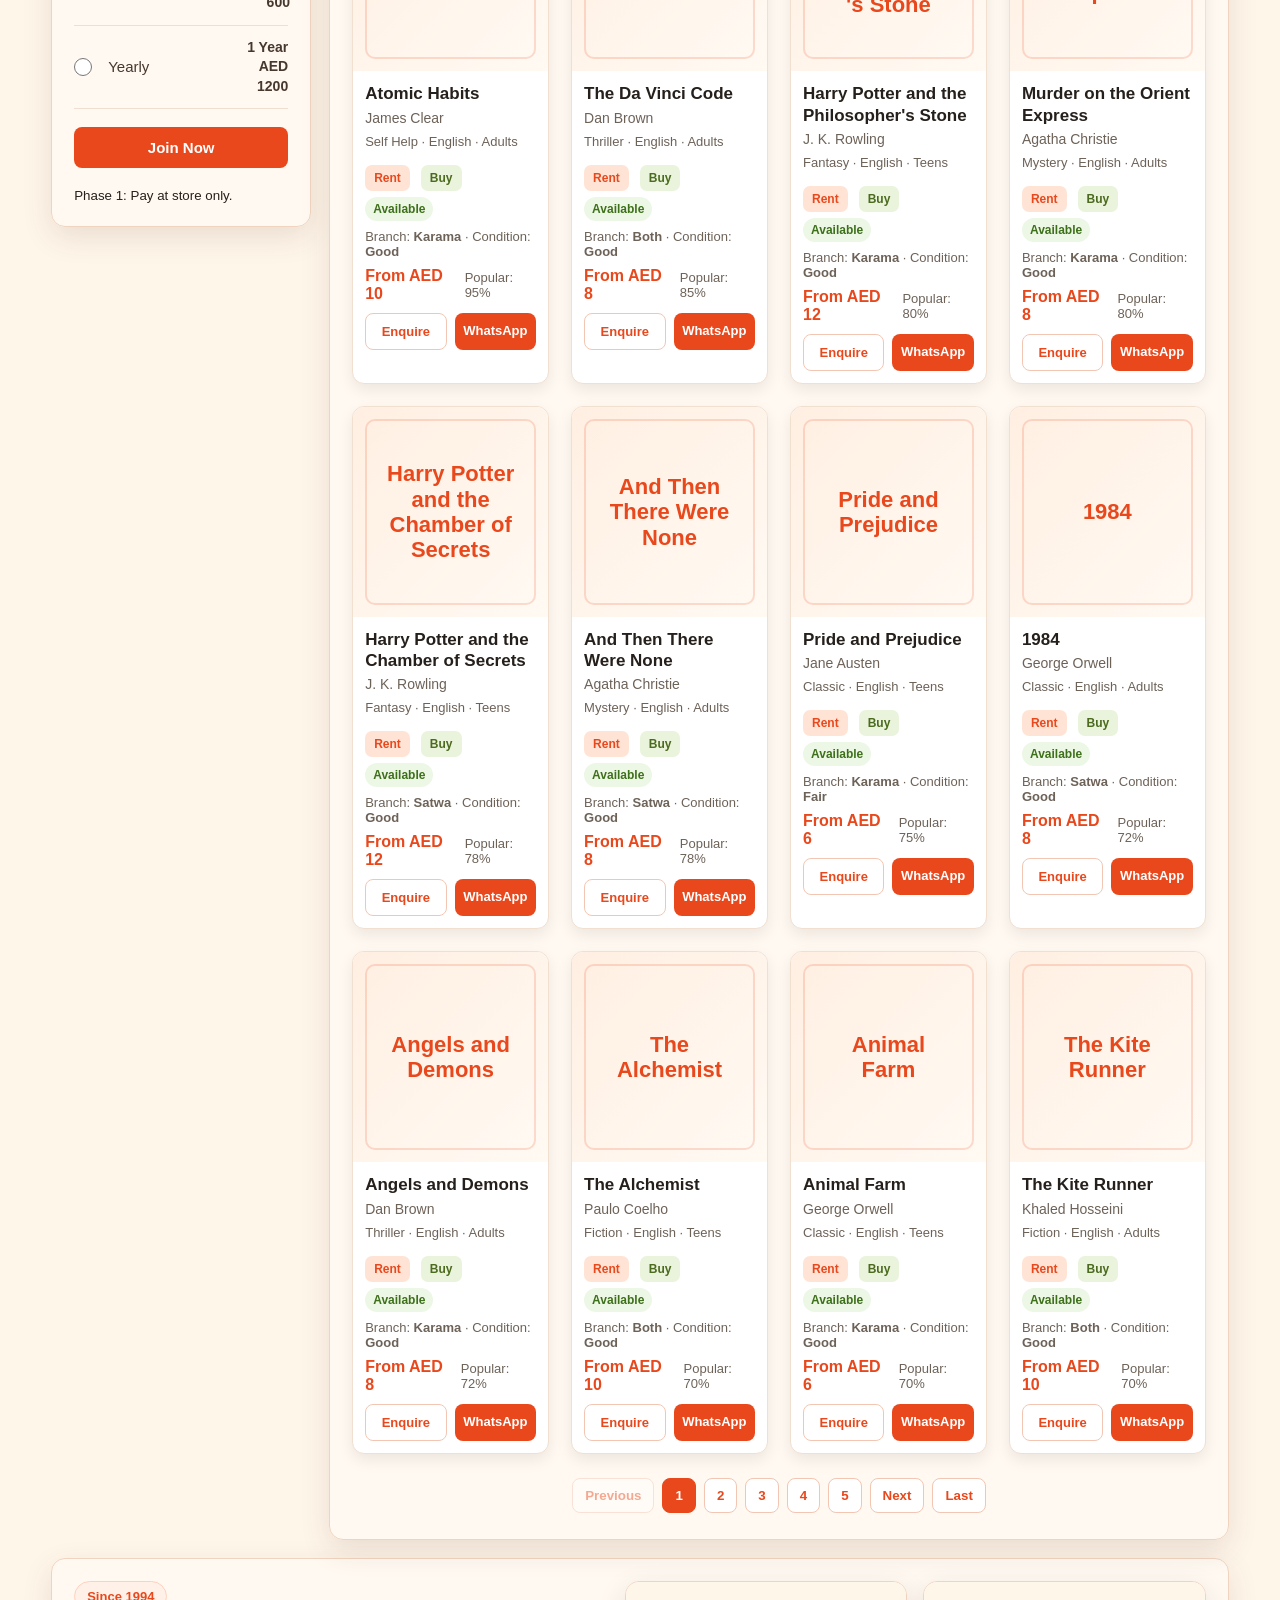
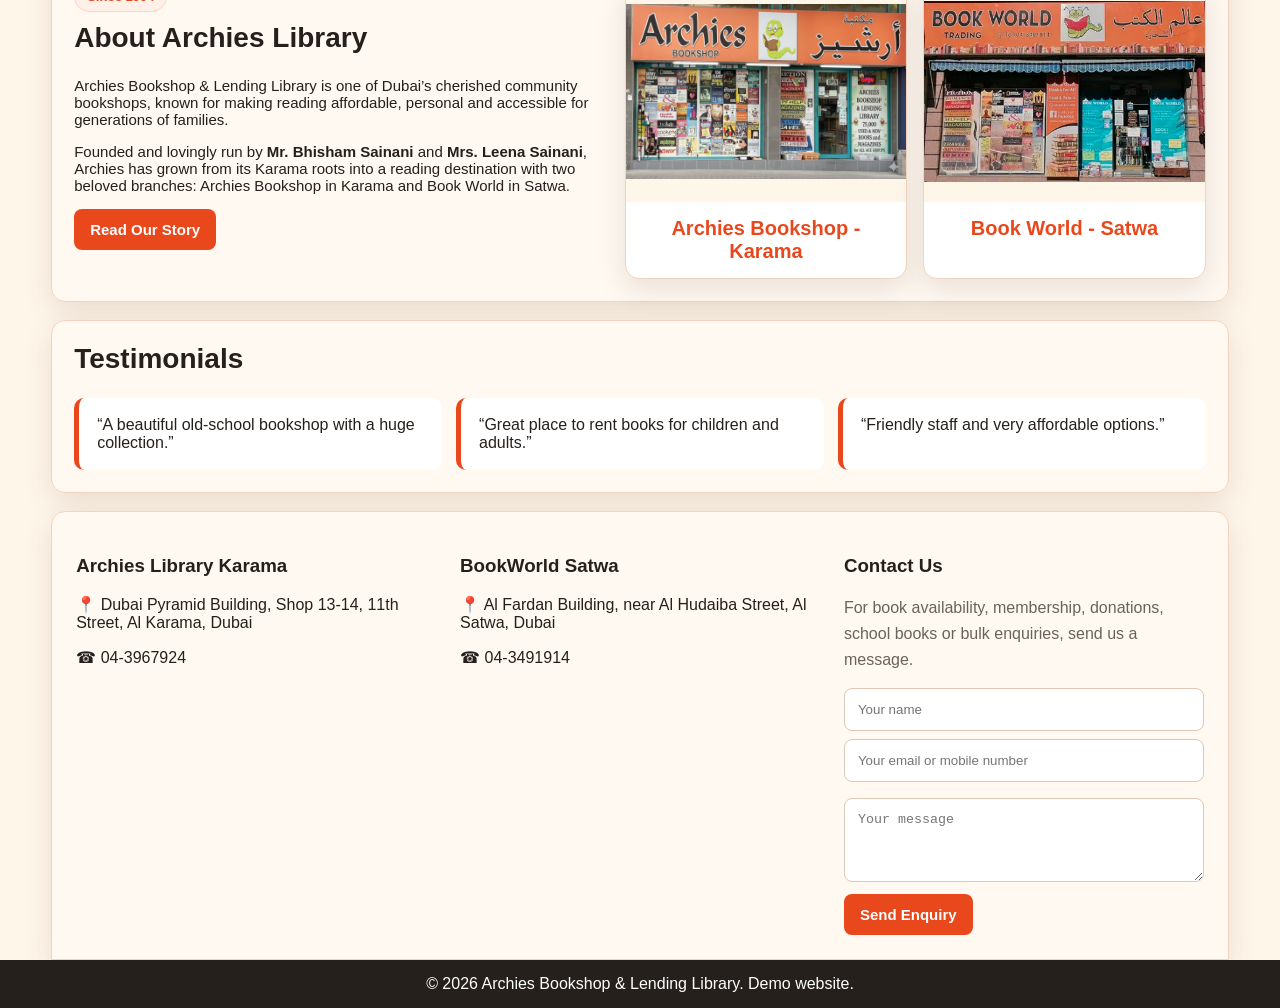
==== commit 110d4706: "Add files via upload" ====
--- a/index.html
+++ b/index.html
@@ -20,9 +20,9 @@
     <button class="menu-btn" id="menuBtn">☰</button>
     <nav id="navMenu">
       <a href="#home">Home</a>
-      <a href="#books">Books</a>
+      <a href="#catalogue">Books</a>
       <a href="#membership">Membership</a>
-      <a href="#rentbuy">Rent / Buy</a>
+      <a href="#catalogue">Rent / Buy</a>
       <a href="about.html">About</a>
       <a href="#contact">Contact</a>
       <a class="whatsapp-nav" href="https://wa.me/97143967924" target="_blank">💬 WhatsApp</a>
@@ -39,7 +39,7 @@
           <h1>Your neighbourhood bookshop & lending library</h1>
           <p>75,000+ used and new books across fiction, romance, business, children, comics, school books, magazines and more.</p>
           <div class="hero-actions">
-            <a href="#books" class="btn primary">Browse Books</a>
+            <a href="#catalogue" class="btn primary">Browse Books</a>
             <a href="#membership" class="btn secondary">Membership Plans</a>
           </div>
         </div>
@@ -137,7 +137,7 @@
         <small>Phase 1: Pay at store only.</small>
       </aside>
 
-      <section class="panel books-section" id="books">
+      <section class="panel books-section" id="catalogue">
         <div class="section-head">
           <div>
             <h2>Book Catalogue</h2>
--- a/styles.css
+++ b/styles.css
@@ -1100,7 +1100,7 @@
 .founder-section{
   margin:18px 4%;
   display:grid;
-  grid-template-columns:1.4fr .8fr;
+  grid-template-columns:1.6fr 320px;
   gap:24px;
   align-items:center;
 }
@@ -1122,24 +1122,19 @@
   text-align:center;
 }
 
-.founder-photo-placeholder{
-  height:260px;
-  border-radius:14px;
-  border:2px dashed #f0b69b;
-  background:linear-gradient(135deg,#fff3ea,#fffaf3);
-  display:flex;
-  flex-direction:column;
-  align-items:center;
-  justify-content:center;
-  color:var(--orange);
-  font-weight:900;
-}
-
-.founder-photo-placeholder small{
-  color:var(--muted);
-  margin-top:10px;
-  font-weight:600;
-  line-height:1.5;
+.founder-photo{
+    display:flex;
+    align-items:center;
+    justify-content:center;
+}
+
+.founder-photo img{
+    width:220px;
+    max-width:220px;
+    height:auto;
+    display:block;
+    border-radius:18px;
+    box-shadow:0 10px 25px rgba(0,0,0,0.15);
 }
 
 .legacy-section,
@@ -1224,3 +1219,36 @@
     font-size:34px;
   }
 }
+
+/* Final founder photo fix */
+.founder-section{
+  grid-template-columns:1.4fr 300px !important;
+  max-width:1180px;
+  margin:18px auto;
+}
+
+.founder-card{
+  max-width:300px;
+  overflow:hidden;
+}
+
+.founder-card img{
+  width:220px !important;
+  max-width:220px !important;
+  height:auto !important;
+  display:block;
+  margin:0 auto 12px auto;
+  border-radius:16px;
+  box-shadow:0 10px 25px rgba(0,0,0,0.15);
+}
+
+@media(max-width:900px){
+  .founder-section{
+    grid-template-columns:1fr !important;
+  }
+
+  .founder-card{
+    max-width:320px;
+    margin:auto;
+  }
+}
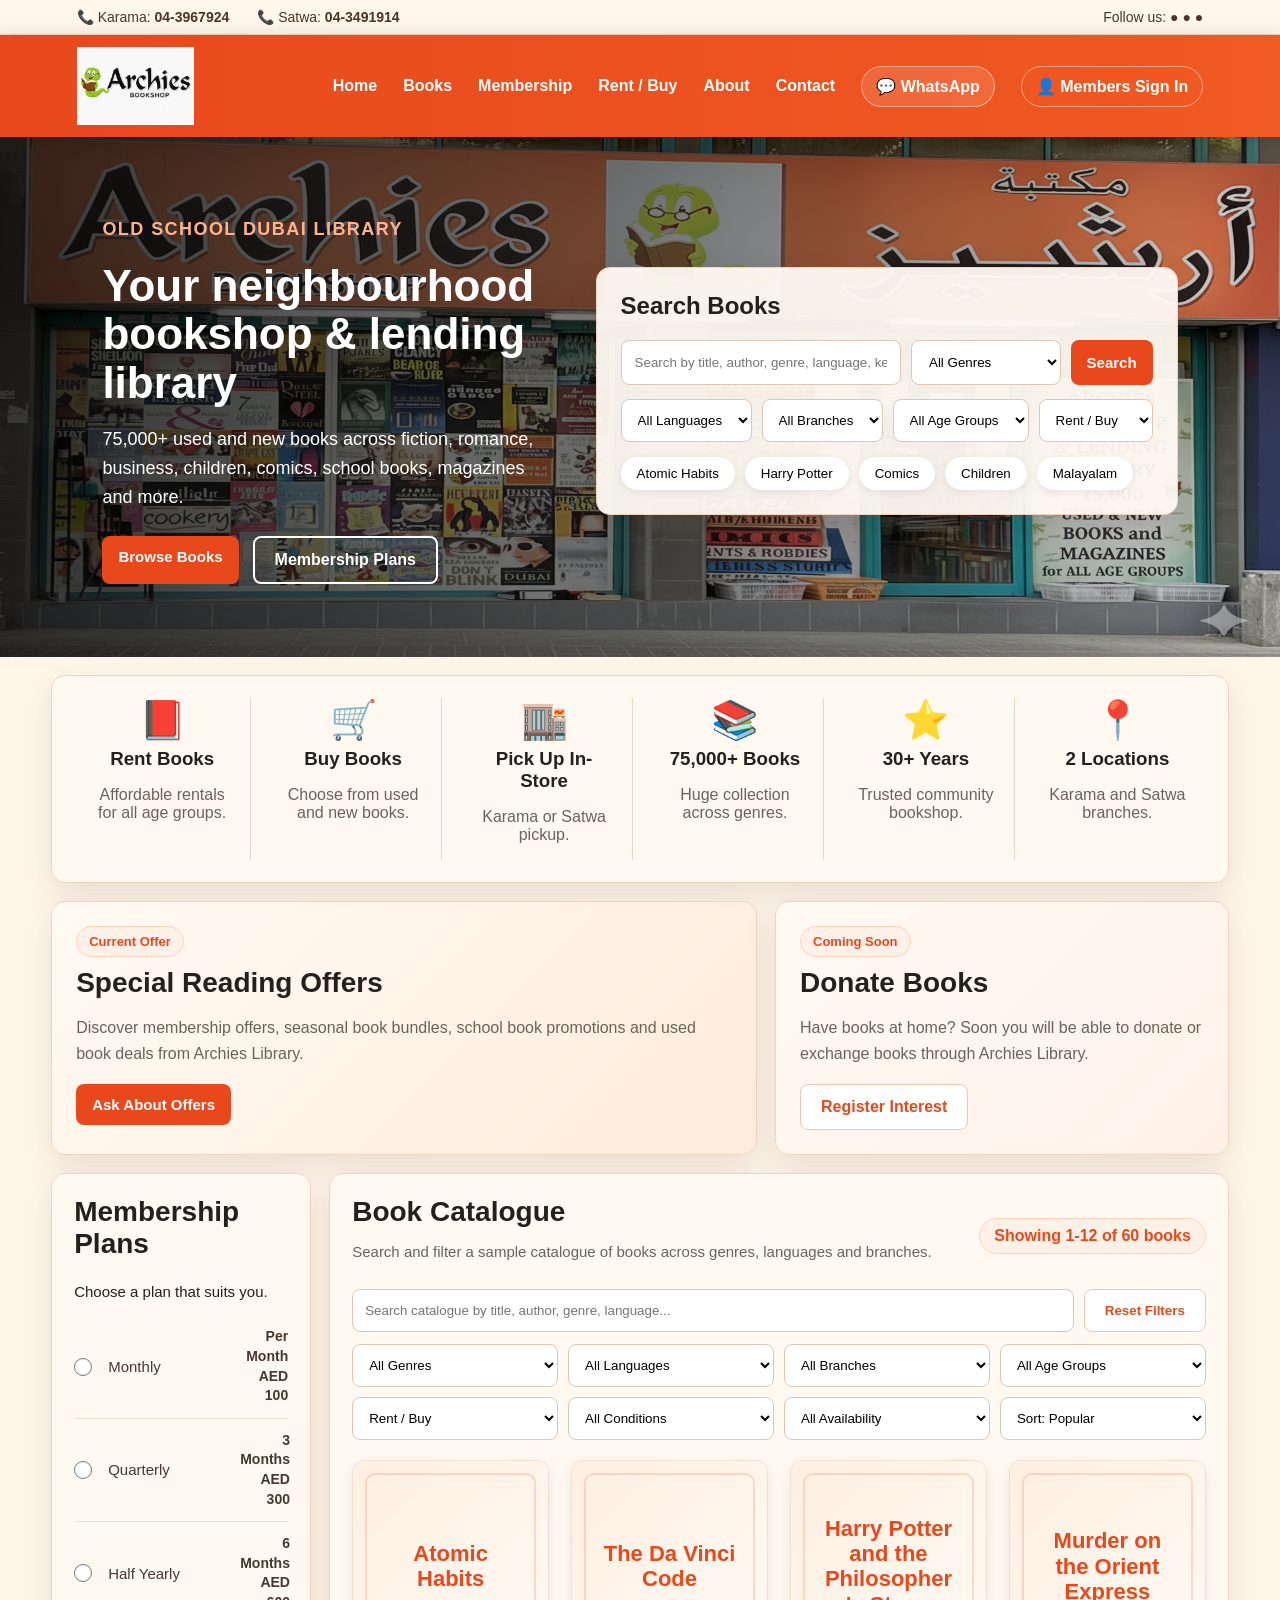
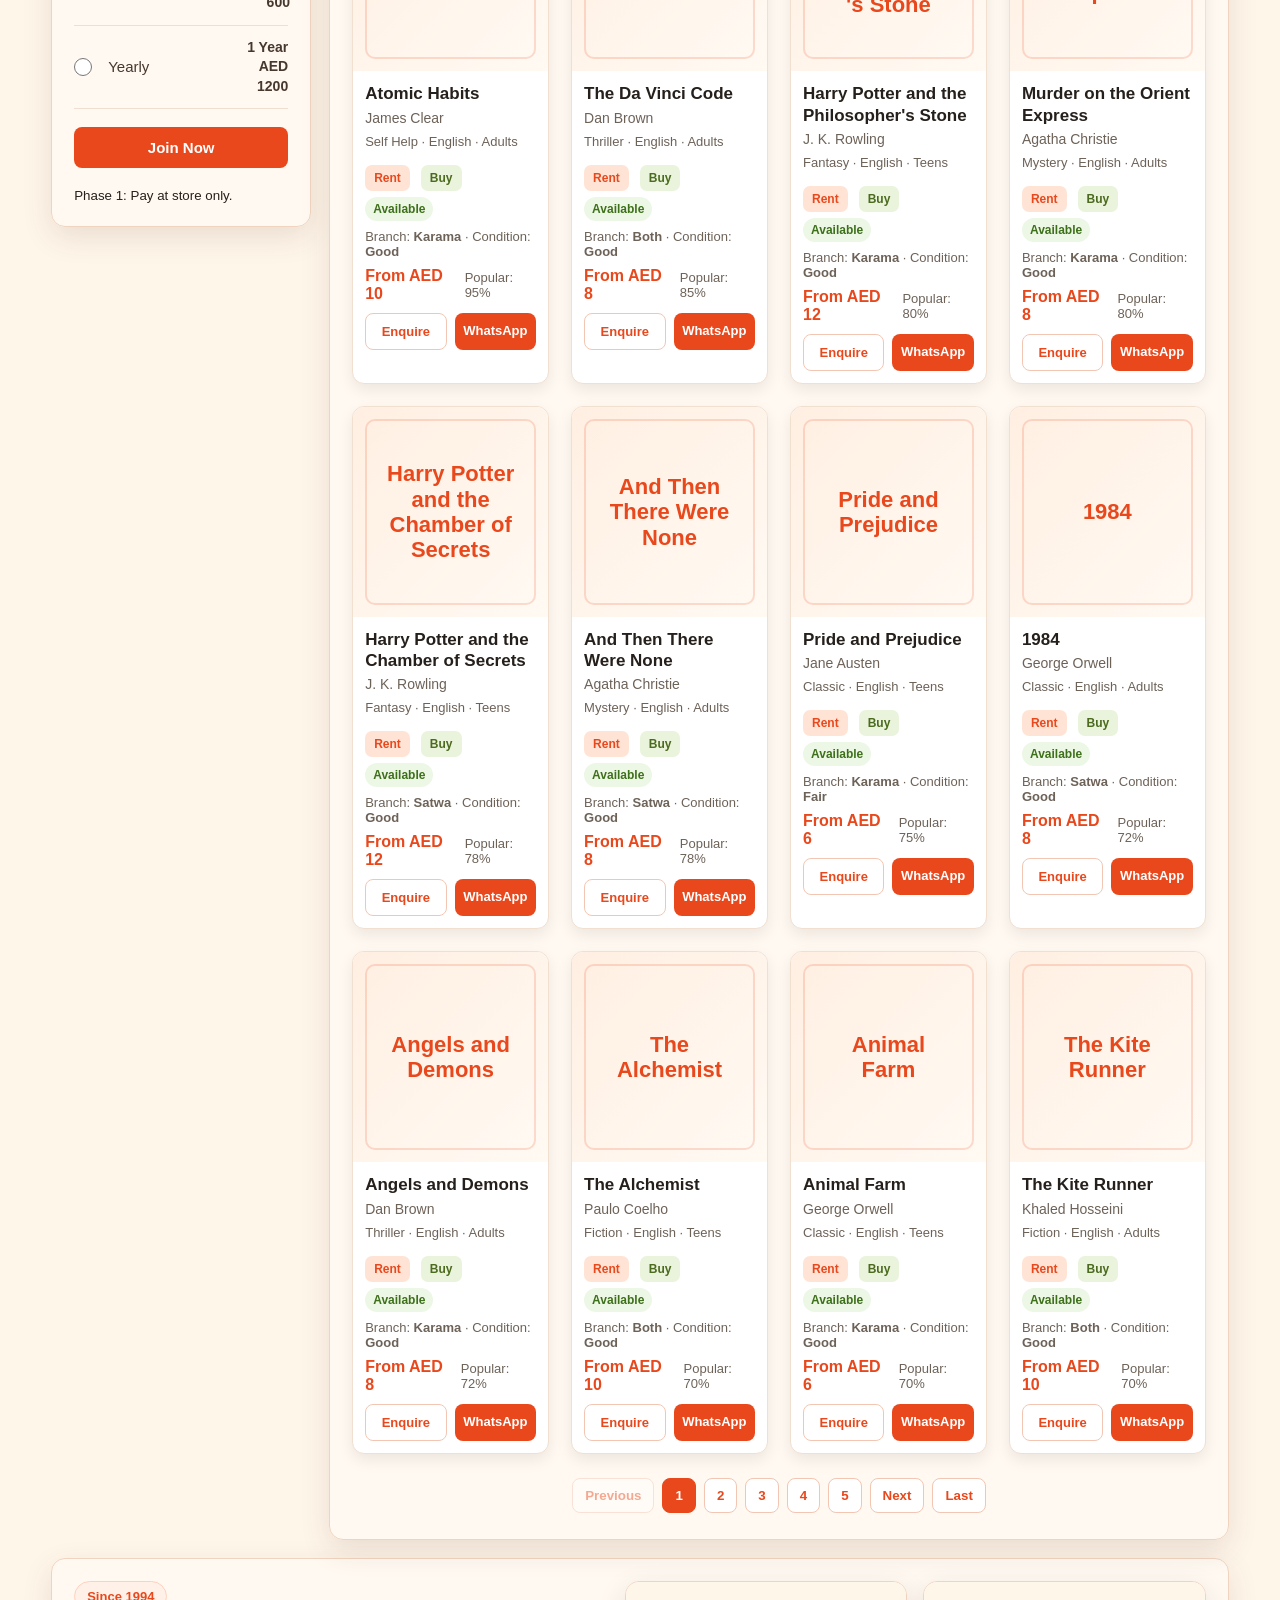
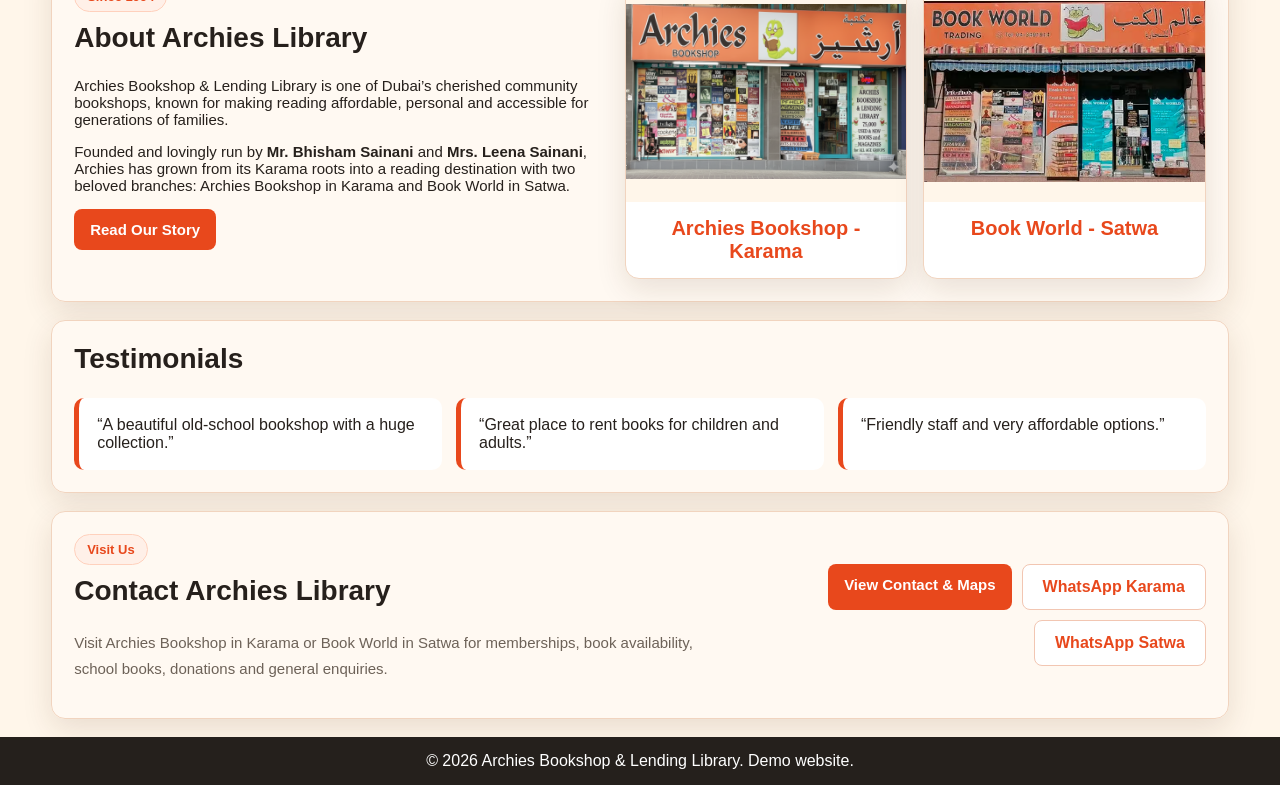
==== commit 397bf0f4: "Add files via upload" ====
--- a/index.html
+++ b/index.html
@@ -24,7 +24,7 @@
       <a href="#membership">Membership</a>
       <a href="#catalogue">Rent / Buy</a>
       <a href="about.html">About</a>
-      <a href="#contact">Contact</a>
+      <a href="contact.html">Contact</a>
       <a class="whatsapp-nav" href="https://wa.me/97143967924" target="_blank">💬 WhatsApp</a>
       <a class="account" href="login.html">👤 Members Sign In</a>
     </nav>
@@ -96,13 +96,13 @@
         <span class="offer-label">Current Offer</span>
         <h2>Special Reading Offers</h2>
         <p>Discover membership offers, seasonal book bundles, school book promotions and used book deals from Archies Library.</p>
-        <a href="#contact" class="btn primary">Ask About Offers</a>
+        <a href="contact.html" class="btn primary">Ask About Offers</a>
       </div>
       <div class="offer-card donate-card" id="donate">
         <span class="offer-label">Coming Soon</span>
         <h2>Donate Books</h2>
         <p>Have books at home? Soon you will be able to donate or exchange books through Archies Library.</p>
-        <a href="#contact" class="btn light">Register Interest</a>
+        <a href="contact.html" class="btn light">Register Interest</a>
       </div>
     </section>
 
@@ -225,38 +225,19 @@
         <blockquote>“Friendly staff and very affordable options.”</blockquote>
       </div>
     </section>
-
-    <section class="footer-grid contact-section" id="contact">
-      <div class="contact-branch">
-        <h3>Archies Library Karama</h3>
-        <p>📍 Dubai Pyramid Building, Shop 13-14, 11th Street, Al Karama, Dubai</p>
-        <p>☎ 04-3967924</p>
-        <iframe
-          title="Archies Library Karama Map"
-          src="https://www.google.com/maps?q=Archies%20Library%20Karama%20Dubai%20Pyramid%20Building&output=embed"
-          loading="lazy"
-          referrerpolicy="no-referrer-when-downgrade"></iframe>
-      </div>
-      <div class="contact-branch">
-        <h3>BookWorld Satwa</h3>
-        <p>📍 Al Fardan Building, near Al Hudaiba Street, Al Satwa, Dubai</p>
-        <p>☎ 04-3491914</p>
-        <iframe
-          title="BookWorld Satwa Map"
-          src="https://www.google.com/maps?q=Book%20World%20Satwa%20Dubai&output=embed"
-          loading="lazy"
-          referrerpolicy="no-referrer-when-downgrade"></iframe>
-      </div>
-      <div class="contact-form-card">
-        <h3>Contact Us</h3>
-        <p>For book availability, membership, donations, school books or bulk enquiries, send us a message.</p>
-        <input placeholder="Your name" />
-        <input placeholder="Your email or mobile number" />
-        <textarea placeholder="Your message"></textarea>
-        <button class="btn primary">Send Enquiry</button>
-      </div>
-    </section>
-  </main>
+    <section class="panel contact-preview-section" id="contact-preview">
+      <div>
+        <span class="offer-label">Visit Us</span>
+        <h2>Contact Archies Library</h2>
+        <p>Visit Archies Bookshop in Karama or Book World in Satwa for memberships, book availability, school books, donations and general enquiries.</p>
+      </div>
+      <div class="contact-preview-actions">
+        <a class="btn primary" href="contact.html">View Contact & Maps</a>
+        <a class="btn light" href="https://wa.me/97143967924" target="_blank">WhatsApp Karama</a>
+        <a class="btn light" href="https://wa.me/97143491914" target="_blank">WhatsApp Satwa</a>
+      </div>
+    </section>
+</main>
 
   <footer>© 2026 Archies Bookshop & Lending Library. Demo website.</footer>
   <script src="app.js"></script>
--- a/styles.css
+++ b/styles.css
@@ -1100,7 +1100,7 @@
 .founder-section{
   margin:18px 4%;
   display:grid;
-  grid-template-columns:1.6fr 320px;
+  grid-template-columns:1.4fr .8fr;
   gap:24px;
   align-items:center;
 }
@@ -1129,8 +1129,8 @@
 }
 
 .founder-photo img{
-    width:220px;
-    max-width:220px;
+    width:100%;
+    max-width:240px;
     height:auto;
     display:block;
     border-radius:18px;
@@ -1220,35 +1220,135 @@
   }
 }
 
-/* Final founder photo fix */
-.founder-section{
-  grid-template-columns:1.4fr 300px !important;
-  max-width:1180px;
-  margin:18px auto;
-}
-
-.founder-card{
-  max-width:300px;
-  overflow:hidden;
-}
-
-.founder-card img{
-  width:220px !important;
-  max-width:220px !important;
-  height:auto !important;
-  display:block;
-  margin:0 auto 12px auto;
-  border-radius:16px;
-  box-shadow:0 10px 25px rgba(0,0,0,0.15);
+
+/* V12 Contact Page + Navigation Consistency */
+.contact-preview-section{
+  margin:18px 4%;
+  display:flex;
+  align-items:center;
+  justify-content:space-between;
+  gap:22px;
+}
+
+.contact-preview-section p{
+  color:var(--muted);
+  line-height:1.7;
+  max-width:760px;
+}
+
+.contact-preview-actions{
+  display:flex;
+  flex-wrap:wrap;
+  gap:10px;
+  justify-content:flex-end;
+}
+
+.contact-page .main-header{
+  position:relative;
+}
+
+.contact-hero{
+  padding:70px 8%;
+  background:
+    linear-gradient(90deg,rgba(0,0,0,.68),rgba(0,0,0,.24)),
+    url('assets/archies-storefront.png') center center/cover no-repeat;
+}
+
+.contact-hero-card{
+  max-width:780px;
+  color:white;
+}
+
+.contact-hero-card h1{
+  font-size:44px;
+  line-height:1.1;
+  margin:12px 0 14px;
+}
+
+.contact-hero-card p{
+  font-size:18px;
+  line-height:1.7;
+}
+
+.contact-page-grid{
+  margin:18px 4%;
+  display:grid;
+  grid-template-columns:1fr 1fr;
+  gap:18px;
+}
+
+.contact-location-card p{
+  color:var(--muted);
+  line-height:1.65;
+}
+
+.contact-actions{
+  display:flex;
+  gap:10px;
+  flex-wrap:wrap;
+  margin:16px 0;
+}
+
+.contact-location-card iframe{
+  width:100%;
+  height:300px;
+  border:0;
+  border-radius:14px;
+  box-shadow:0 8px 18px rgba(0,0,0,.08);
+}
+
+.contact-message-section{
+  margin:18px 4%;
+  display:grid;
+  grid-template-columns:1fr 1fr;
+  gap:24px;
+  align-items:start;
+}
+
+.contact-message-section p{
+  color:var(--muted);
+  line-height:1.7;
+}
+
+.contact-form-card select{
+  width:100%;
+  border:1px solid #dfc7b5;
+  border-radius:8px;
+  padding:13px;
+  background:white;
+  margin-bottom:8px;
+}
+
+/* Anchor jump position fix */
+#catalogue,
+#membership,
+#contact-preview,
+#about,
+#rentbuy,
+#offers{
+  scroll-margin-top:130px;
 }
 
 @media(max-width:900px){
-  .founder-section{
-    grid-template-columns:1fr !important;
-  }
-
-  .founder-card{
-    max-width:320px;
-    margin:auto;
-  }
-}+  .contact-preview-section,
+  .contact-message-section{
+    flex-direction:column;
+    display:flex;
+    align-items:flex-start;
+  }
+  .contact-page-grid{
+    grid-template-columns:1fr;
+  }
+  .contact-preview-actions{
+    justify-content:flex-start;
+  }
+}
+
+@media(max-width:620px){
+  .contact-hero{
+    padding:45px 5%;
+  }
+  .contact-hero-card h1{
+    font-size:34px;
+  }
+}
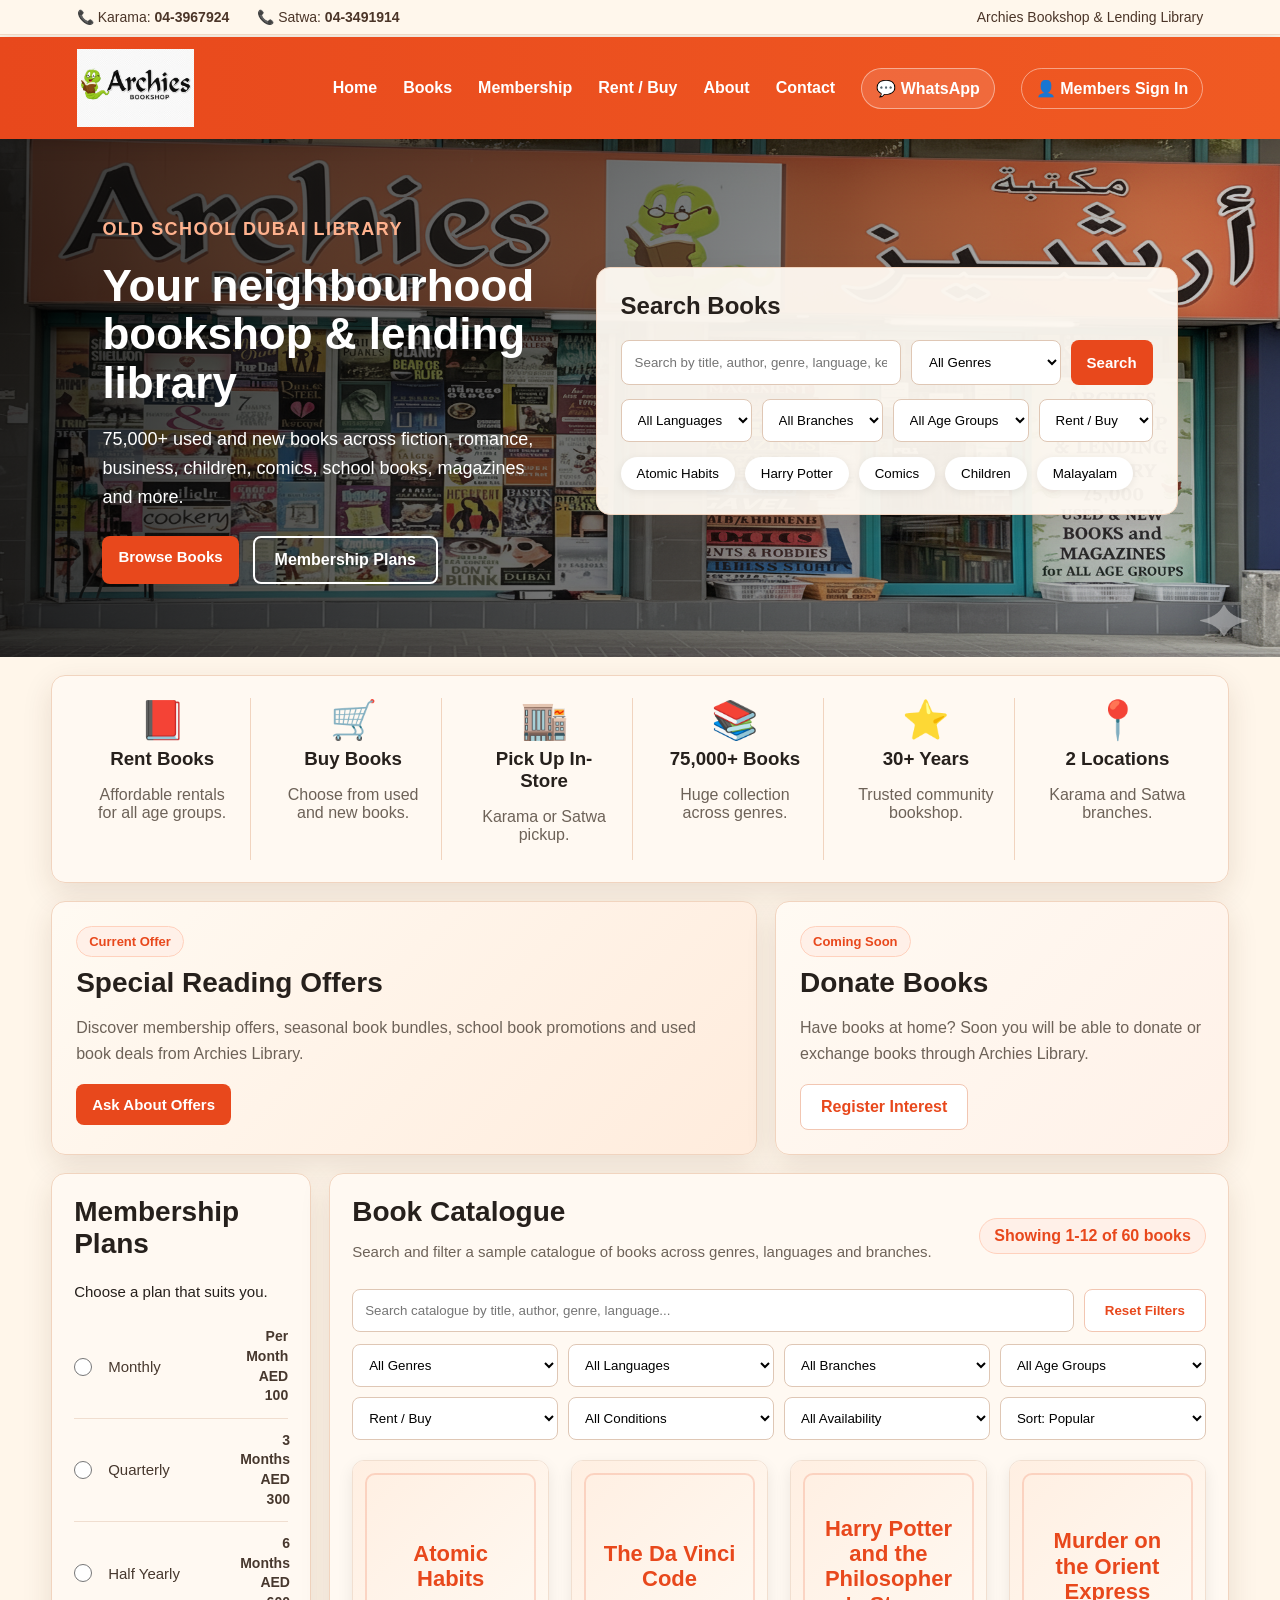
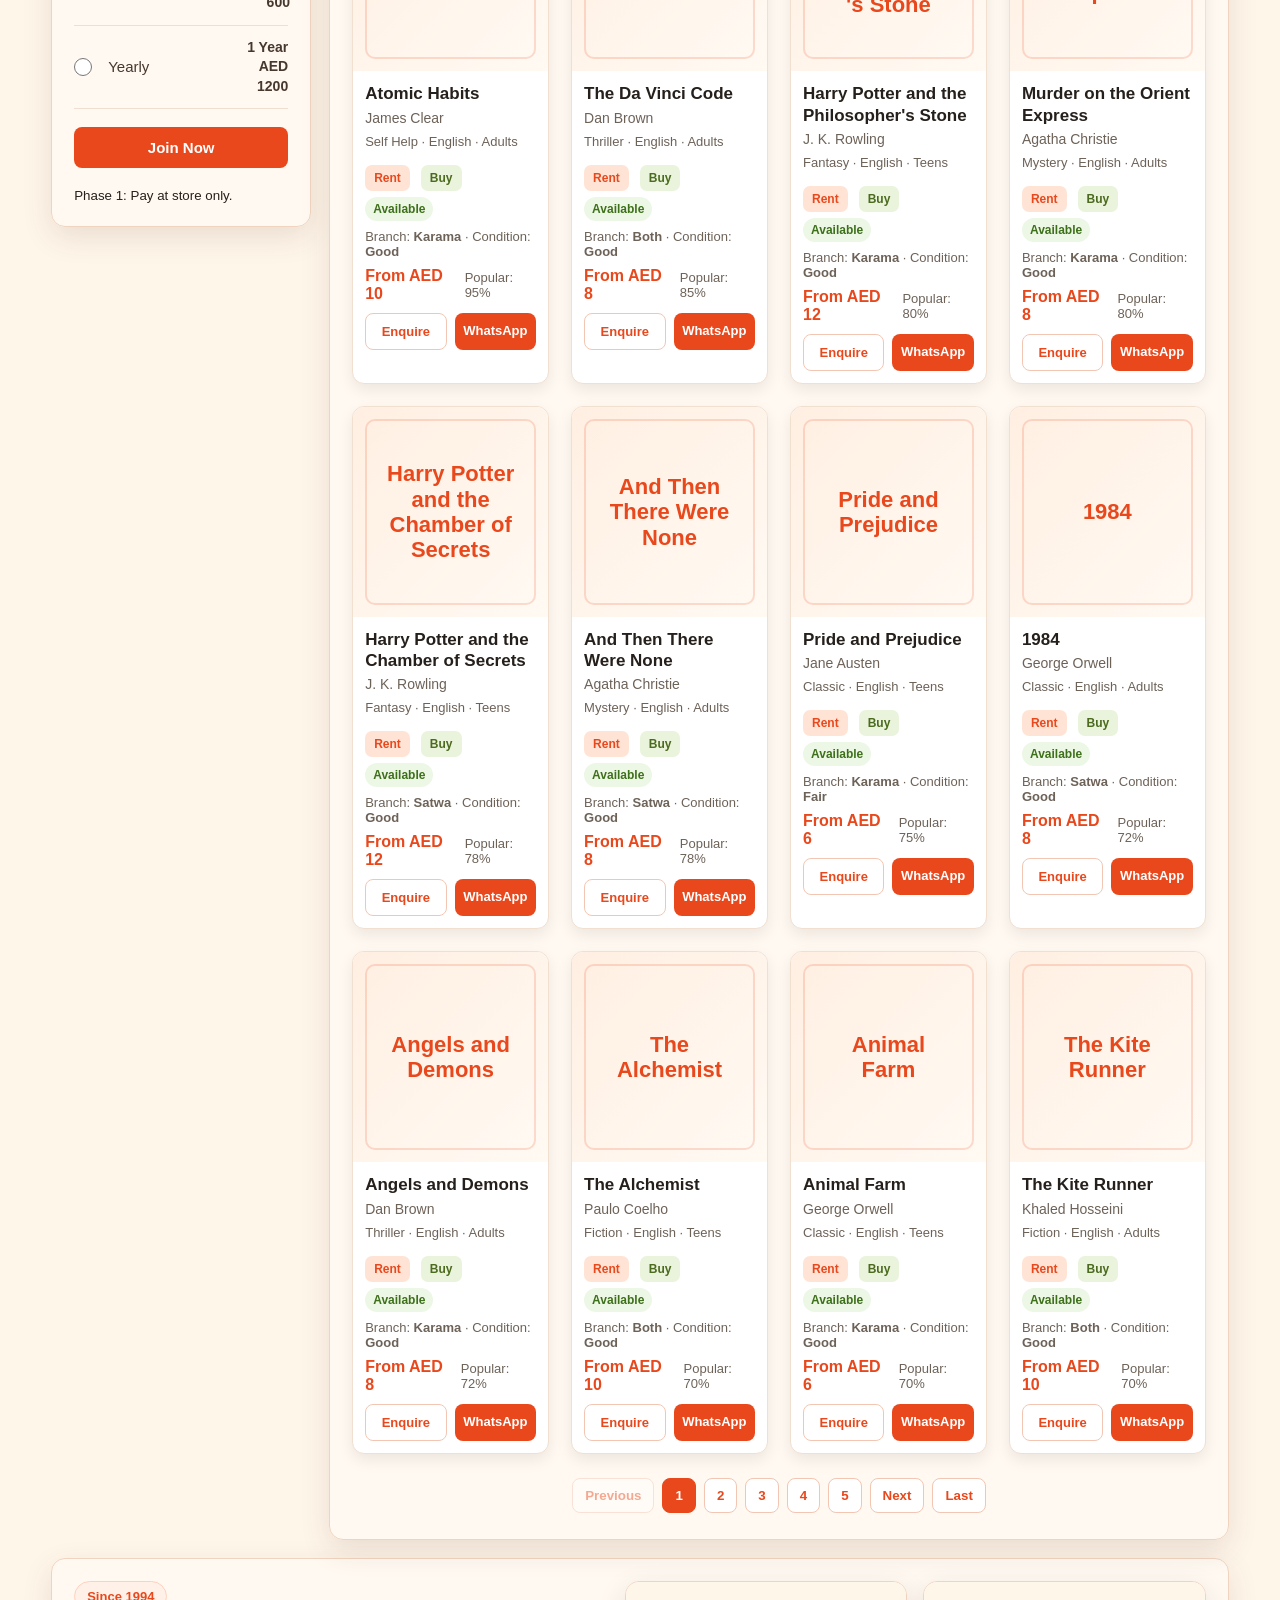
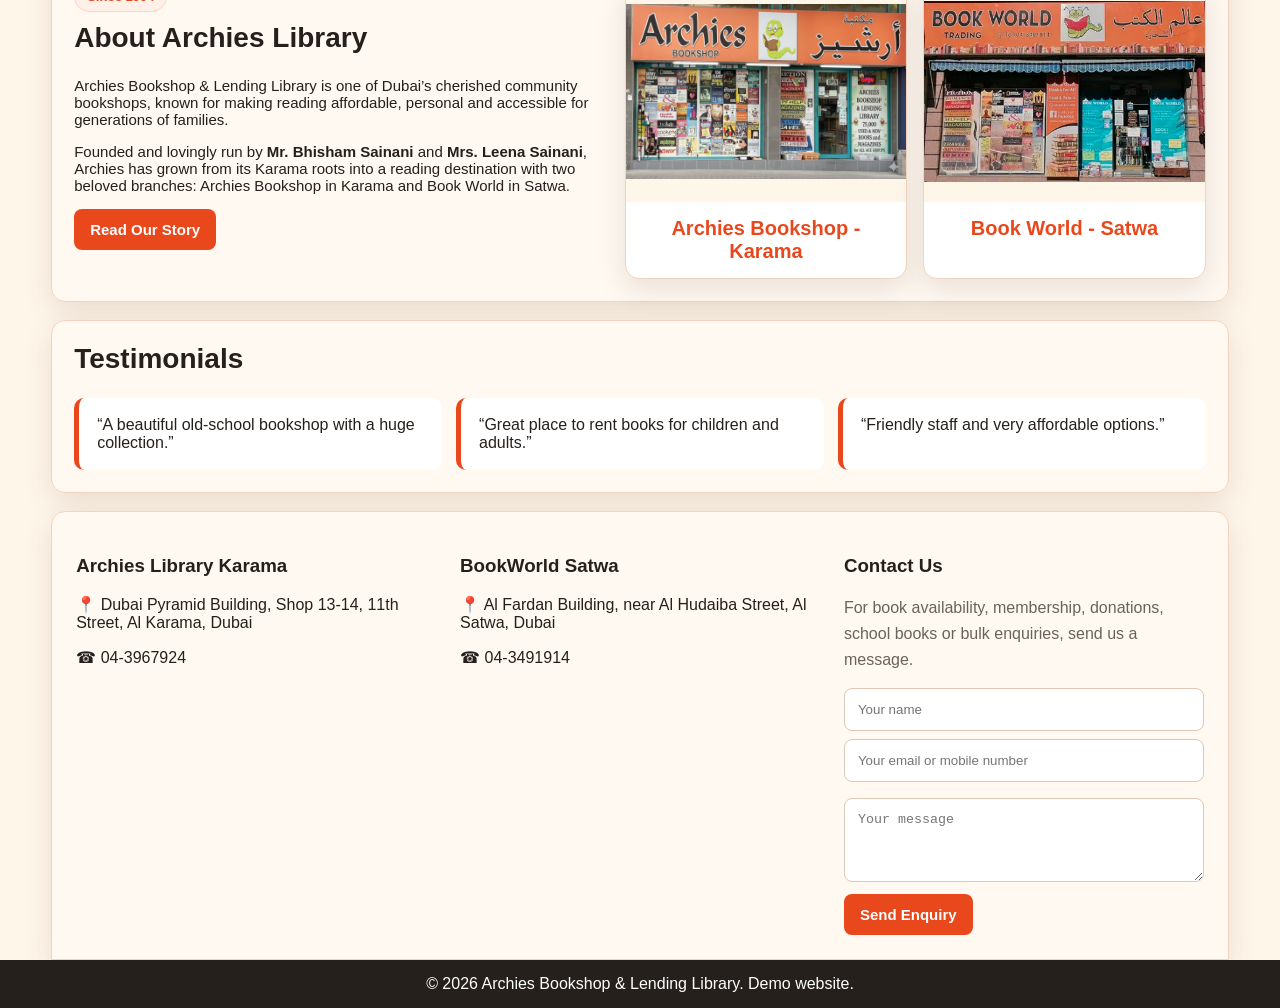
==== commit 4cc04907: "Add files via upload" ====
--- a/index.html
+++ b/index.html
@@ -10,19 +10,19 @@
   <div class="topbar">
     <div>📞 Karama: <strong>04-3967924</strong></div>
     <div>📞 Satwa: <strong>04-3491914</strong></div>
-    <div class="social">Follow us: ● ● ●</div>
+    <div class="social">Archies Bookshop & Lending Library</div>
   </div>
 
   <header class="main-header">
-    <a class="brand" href="#home">
+    <a class="brand" href="index.html#home">
       <img src="assets/logo.png" alt="Archies Bookshop logo" />
     </a>
     <button class="menu-btn" id="menuBtn">☰</button>
     <nav id="navMenu">
-      <a href="#home">Home</a>
-      <a href="#catalogue">Books</a>
-      <a href="#membership">Membership</a>
-      <a href="#catalogue">Rent / Buy</a>
+      <a href="index.html#home">Home</a>
+      <a href="index.html#catalogue">Books</a>
+      <a href="index.html#membership">Membership</a>
+      <a href="index.html#catalogue">Rent / Buy</a>
       <a href="about.html">About</a>
       <a href="contact.html">Contact</a>
       <a class="whatsapp-nav" href="https://wa.me/97143967924" target="_blank">💬 WhatsApp</a>
@@ -96,13 +96,13 @@
         <span class="offer-label">Current Offer</span>
         <h2>Special Reading Offers</h2>
         <p>Discover membership offers, seasonal book bundles, school book promotions and used book deals from Archies Library.</p>
-        <a href="contact.html" class="btn primary">Ask About Offers</a>
+        <a href="#contact" class="btn primary">Ask About Offers</a>
       </div>
       <div class="offer-card donate-card" id="donate">
         <span class="offer-label">Coming Soon</span>
         <h2>Donate Books</h2>
         <p>Have books at home? Soon you will be able to donate or exchange books through Archies Library.</p>
-        <a href="contact.html" class="btn light">Register Interest</a>
+        <a href="#contact" class="btn light">Register Interest</a>
       </div>
     </section>
 
@@ -225,19 +225,38 @@
         <blockquote>“Friendly staff and very affordable options.”</blockquote>
       </div>
     </section>
-    <section class="panel contact-preview-section" id="contact-preview">
-      <div>
-        <span class="offer-label">Visit Us</span>
-        <h2>Contact Archies Library</h2>
-        <p>Visit Archies Bookshop in Karama or Book World in Satwa for memberships, book availability, school books, donations and general enquiries.</p>
-      </div>
-      <div class="contact-preview-actions">
-        <a class="btn primary" href="contact.html">View Contact & Maps</a>
-        <a class="btn light" href="https://wa.me/97143967924" target="_blank">WhatsApp Karama</a>
-        <a class="btn light" href="https://wa.me/97143491914" target="_blank">WhatsApp Satwa</a>
-      </div>
-    </section>
-</main>
+
+    <section class="footer-grid contact-section" id="contact">
+      <div class="contact-branch">
+        <h3>Archies Library Karama</h3>
+        <p>📍 Dubai Pyramid Building, Shop 13-14, 11th Street, Al Karama, Dubai</p>
+        <p>☎ 04-3967924</p>
+        <iframe
+          title="Archies Library Karama Map"
+          src="https://www.google.com/maps?q=Archies%20Library%20Karama%20Dubai%20Pyramid%20Building&output=embed"
+          loading="lazy"
+          referrerpolicy="no-referrer-when-downgrade"></iframe>
+      </div>
+      <div class="contact-branch">
+        <h3>BookWorld Satwa</h3>
+        <p>📍 Al Fardan Building, near Al Hudaiba Street, Al Satwa, Dubai</p>
+        <p>☎ 04-3491914</p>
+        <iframe
+          title="BookWorld Satwa Map"
+          src="https://www.google.com/maps?q=Book%20World%20Satwa%20Dubai&output=embed"
+          loading="lazy"
+          referrerpolicy="no-referrer-when-downgrade"></iframe>
+      </div>
+      <div class="contact-form-card">
+        <h3>Contact Us</h3>
+        <p>For book availability, membership, donations, school books or bulk enquiries, send us a message.</p>
+        <input placeholder="Your name" />
+        <input placeholder="Your email or mobile number" />
+        <textarea placeholder="Your message"></textarea>
+        <button class="btn primary">Send Enquiry</button>
+      </div>
+    </section>
+  </main>
 
   <footer>© 2026 Archies Bookshop & Lending Library. Demo website.</footer>
   <script src="app.js"></script>
--- a/styles.css
+++ b/styles.css
@@ -1221,134 +1221,84 @@
 }
 
 
-/* V12 Contact Page + Navigation Consistency */
-.contact-preview-section{
-  margin:18px 4%;
-  display:flex;
-  align-items:center;
-  justify-content:space-between;
-  gap:22px;
-}
-
-.contact-preview-section p{
-  color:var(--muted);
-  line-height:1.7;
-  max-width:760px;
-}
-
-.contact-preview-actions{
-  display:flex;
-  flex-wrap:wrap;
-  gap:10px;
-  justify-content:flex-end;
-}
-
-.contact-page .main-header{
-  position:relative;
-}
-
-.contact-hero{
-  padding:70px 8%;
-  background:
-    linear-gradient(90deg,rgba(0,0,0,.68),rgba(0,0,0,.24)),
-    url('assets/archies-storefront.png') center center/cover no-repeat;
-}
-
-.contact-hero-card{
-  max-width:780px;
-  color:white;
-}
-
-.contact-hero-card h1{
-  font-size:44px;
-  line-height:1.1;
-  margin:12px 0 14px;
-}
-
-.contact-hero-card p{
-  font-size:18px;
-  line-height:1.7;
-}
-
-.contact-page-grid{
-  margin:18px 4%;
-  display:grid;
-  grid-template-columns:1fr 1fr;
-  gap:18px;
-}
-
-.contact-location-card p{
-  color:var(--muted);
-  line-height:1.65;
-}
-
-.contact-actions{
-  display:flex;
-  gap:10px;
-  flex-wrap:wrap;
-  margin:16px 0;
-}
-
-.contact-location-card iframe{
-  width:100%;
-  height:300px;
-  border:0;
-  border-radius:14px;
-  box-shadow:0 8px 18px rgba(0,0,0,.08);
-}
-
-.contact-message-section{
-  margin:18px 4%;
-  display:grid;
-  grid-template-columns:1fr 1fr;
-  gap:24px;
-  align-items:start;
-}
-
-.contact-message-section p{
-  color:var(--muted);
-  line-height:1.7;
-}
-
-.contact-form-card select{
-  width:100%;
-  border:1px solid #dfc7b5;
-  border-radius:8px;
-  padding:13px;
-  background:white;
-  margin-bottom:8px;
-}
-
-/* Anchor jump position fix */
+/* V13 Consistent Header, Topbar and Anchor Position Fix */
+.topbar{
+  position:sticky;
+  top:0;
+  z-index:30;
+}
+
+.main-header{
+  top:37px;
+  z-index:29;
+}
+
+#home,
 #catalogue,
 #membership,
-#contact-preview,
+#contact,
 #about,
 #rentbuy,
 #offers{
-  scroll-margin-top:130px;
+  scroll-margin-top:150px;
+}
+
+/* Final founder photo fix */
+.founder-section{
+  grid-template-columns:1.4fr 300px !important;
+  max-width:1180px;
+  margin:18px auto;
+}
+
+.founder-card{
+  max-width:300px;
+  overflow:hidden;
+}
+
+.founder-card img{
+  width:220px !important;
+  max-width:220px !important;
+  height:auto !important;
+  display:block;
+  margin:0 auto 12px auto;
+  border-radius:16px;
+  box-shadow:0 10px 25px rgba(0,0,0,0.15);
+}
+
+@media(max-width:1000px){
+  .main-header nav{
+    top:112px;
+  }
 }
 
 @media(max-width:900px){
-  .contact-preview-section,
-  .contact-message-section{
-    flex-direction:column;
-    display:flex;
-    align-items:flex-start;
-  }
-  .contact-page-grid{
-    grid-template-columns:1fr;
-  }
-  .contact-preview-actions{
-    justify-content:flex-start;
+  .founder-section{
+    grid-template-columns:1fr !important;
+    margin:18px 4%;
+  }
+
+  .founder-card{
+    max-width:320px;
+    margin:auto;
   }
 }
 
 @media(max-width:620px){
-  .contact-hero{
-    padding:45px 5%;
-  }
-  .contact-hero-card h1{
-    font-size:34px;
-  }
-}
+  .topbar{
+    position:relative;
+  }
+
+  .main-header{
+    top:0;
+  }
+
+  #home,
+  #catalogue,
+  #membership,
+  #contact,
+  #about,
+  #rentbuy,
+  #offers{
+    scroll-margin-top:95px;
+  }
+}
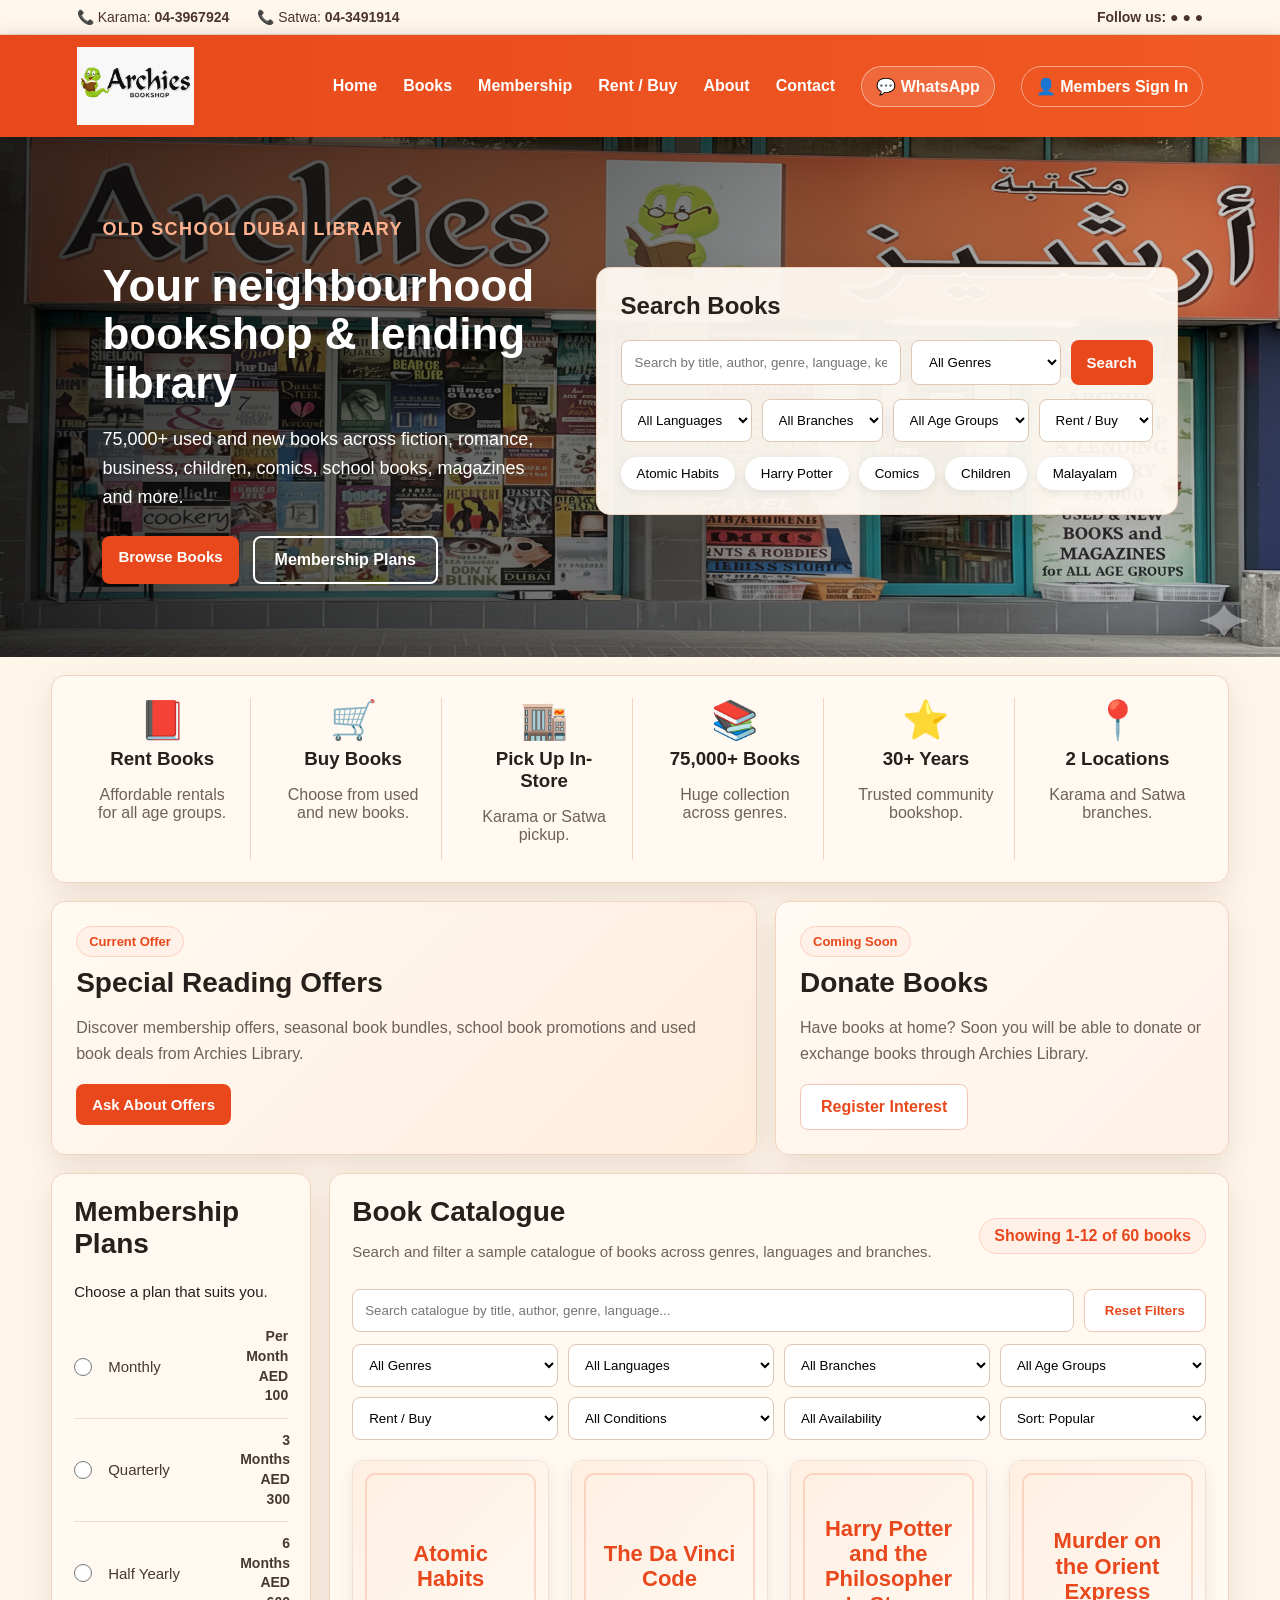
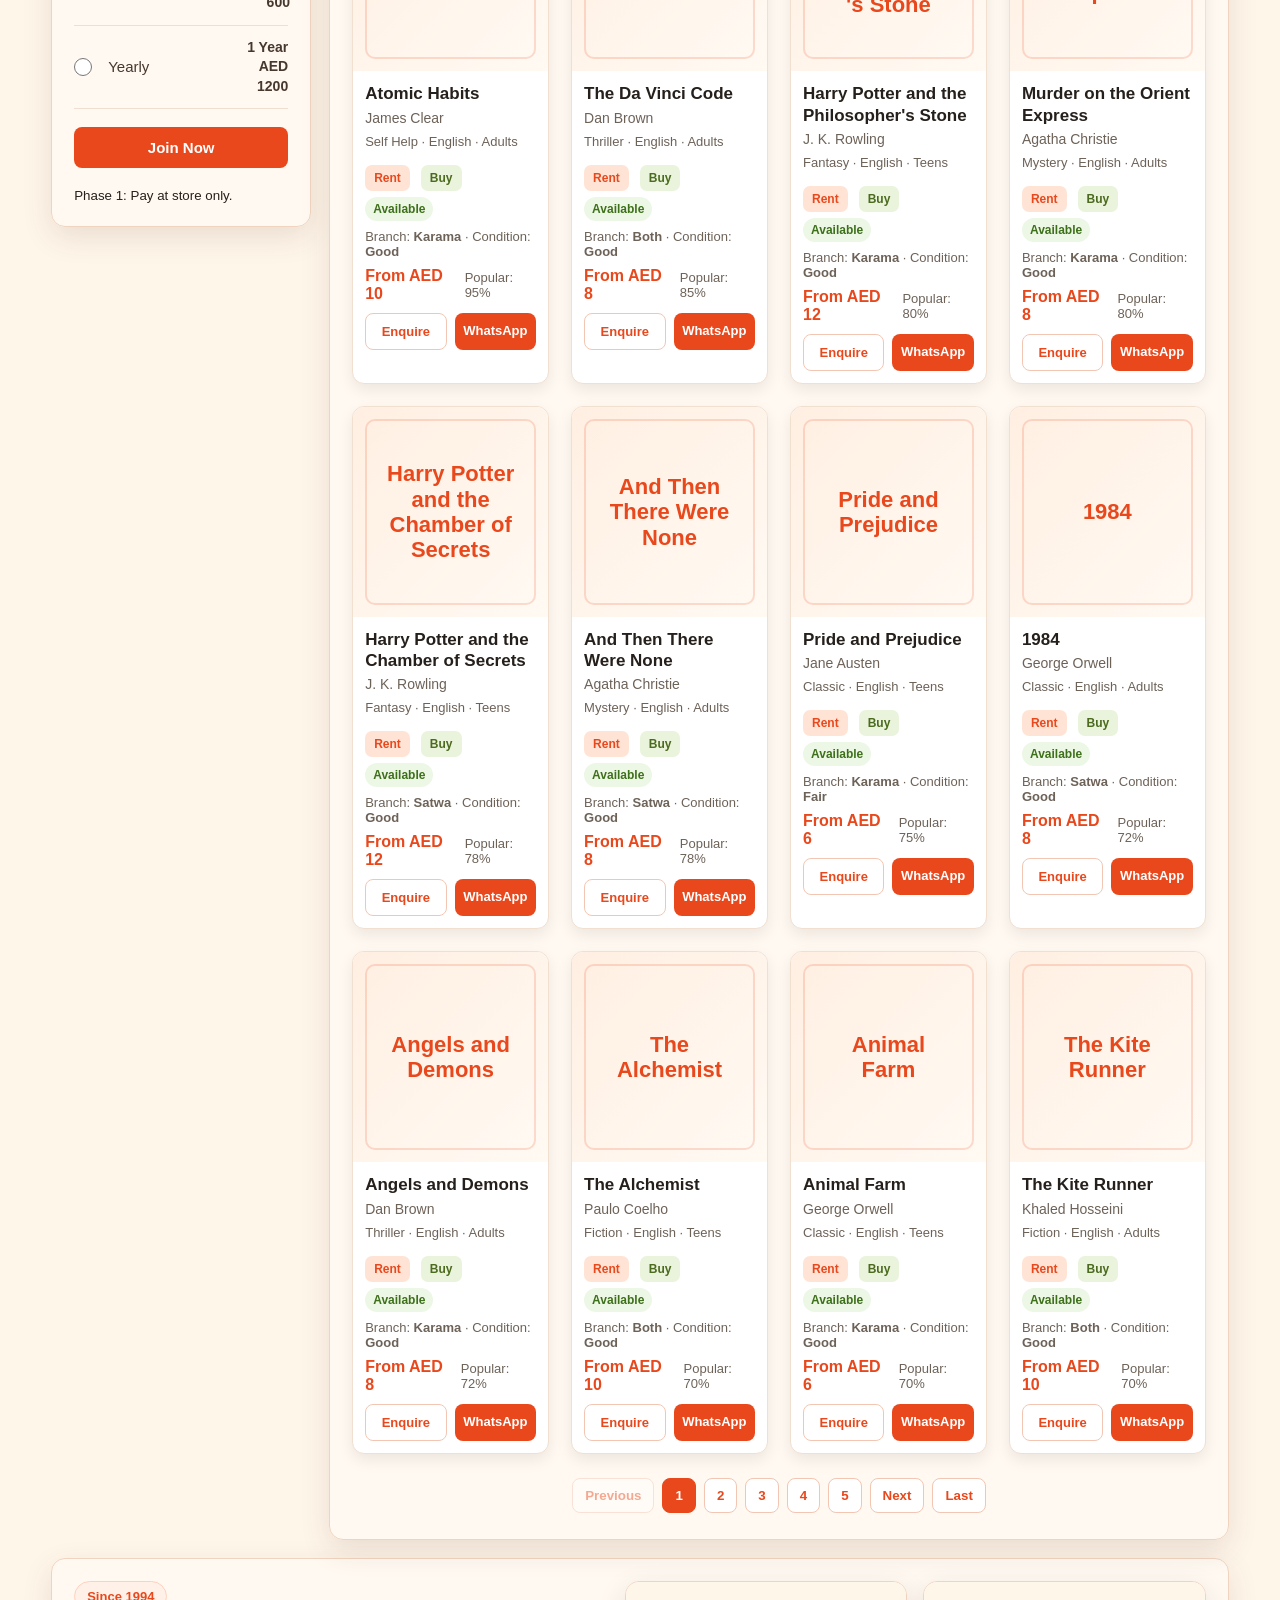
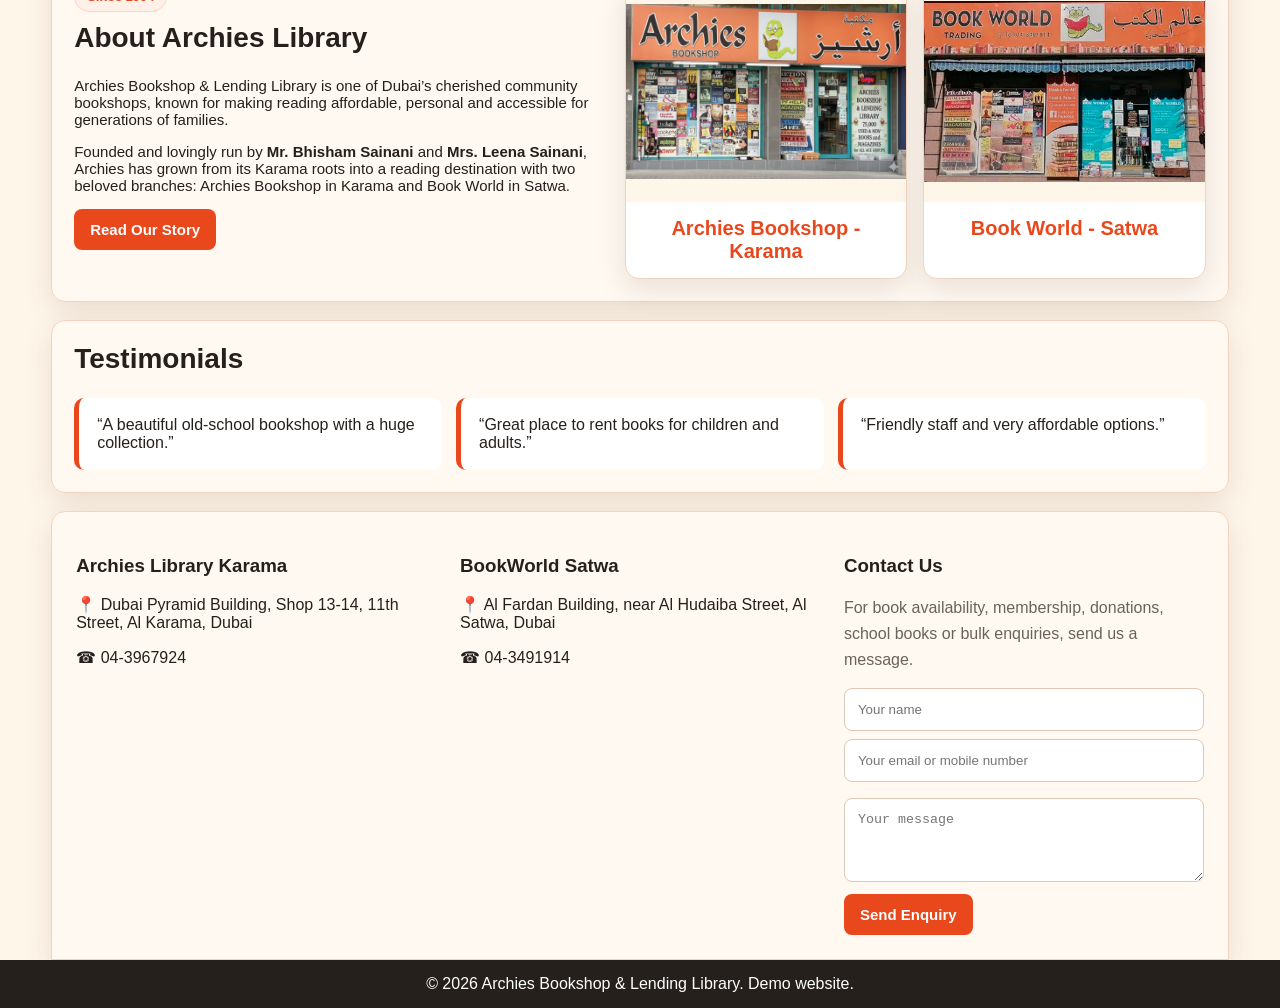
==== commit 7ccfc0c2: "Add files via upload" ====
--- a/index.html
+++ b/index.html
@@ -7,10 +7,11 @@
   <link rel="stylesheet" href="styles.css" />
 </head>
 <body>
+  <div class="site-header">
   <div class="topbar">
     <div>📞 Karama: <strong>04-3967924</strong></div>
     <div>📞 Satwa: <strong>04-3491914</strong></div>
-    <div class="social">Archies Bookshop & Lending Library</div>
+    <div class="social">Follow us: ● ● ●</div>
   </div>
 
   <header class="main-header">
@@ -29,6 +30,7 @@
       <a class="account" href="login.html">👤 Members Sign In</a>
     </nav>
   </header>
+  </div>
 
   <main>
     <section id="home" class="hero">
--- a/styles.css
+++ b/styles.css
@@ -1302,3 +1302,41 @@
     scroll-margin-top:95px;
   }
 }
+
+
+/* V14 Header Cleanup: one sticky header group, no empty row, social shortcuts restored */
+.site-header{
+  position:sticky;
+  top:0;
+  z-index:60;
+}
+
+.site-header .topbar{
+  position:relative !important;
+  top:auto !important;
+  z-index:auto !important;
+}
+
+.site-header .main-header{
+  position:relative !important;
+  top:auto !important;
+  z-index:auto !important;
+}
+
+.site-header .social{
+  margin-left:auto;
+  font-weight:600;
+}
+
+@media(max-width:1000px){
+  .site-header .main-header nav{
+    top:100%;
+    z-index:80;
+  }
+}
+
+@media(max-width:620px){
+  .site-header{
+    position:relative;
+  }
+}
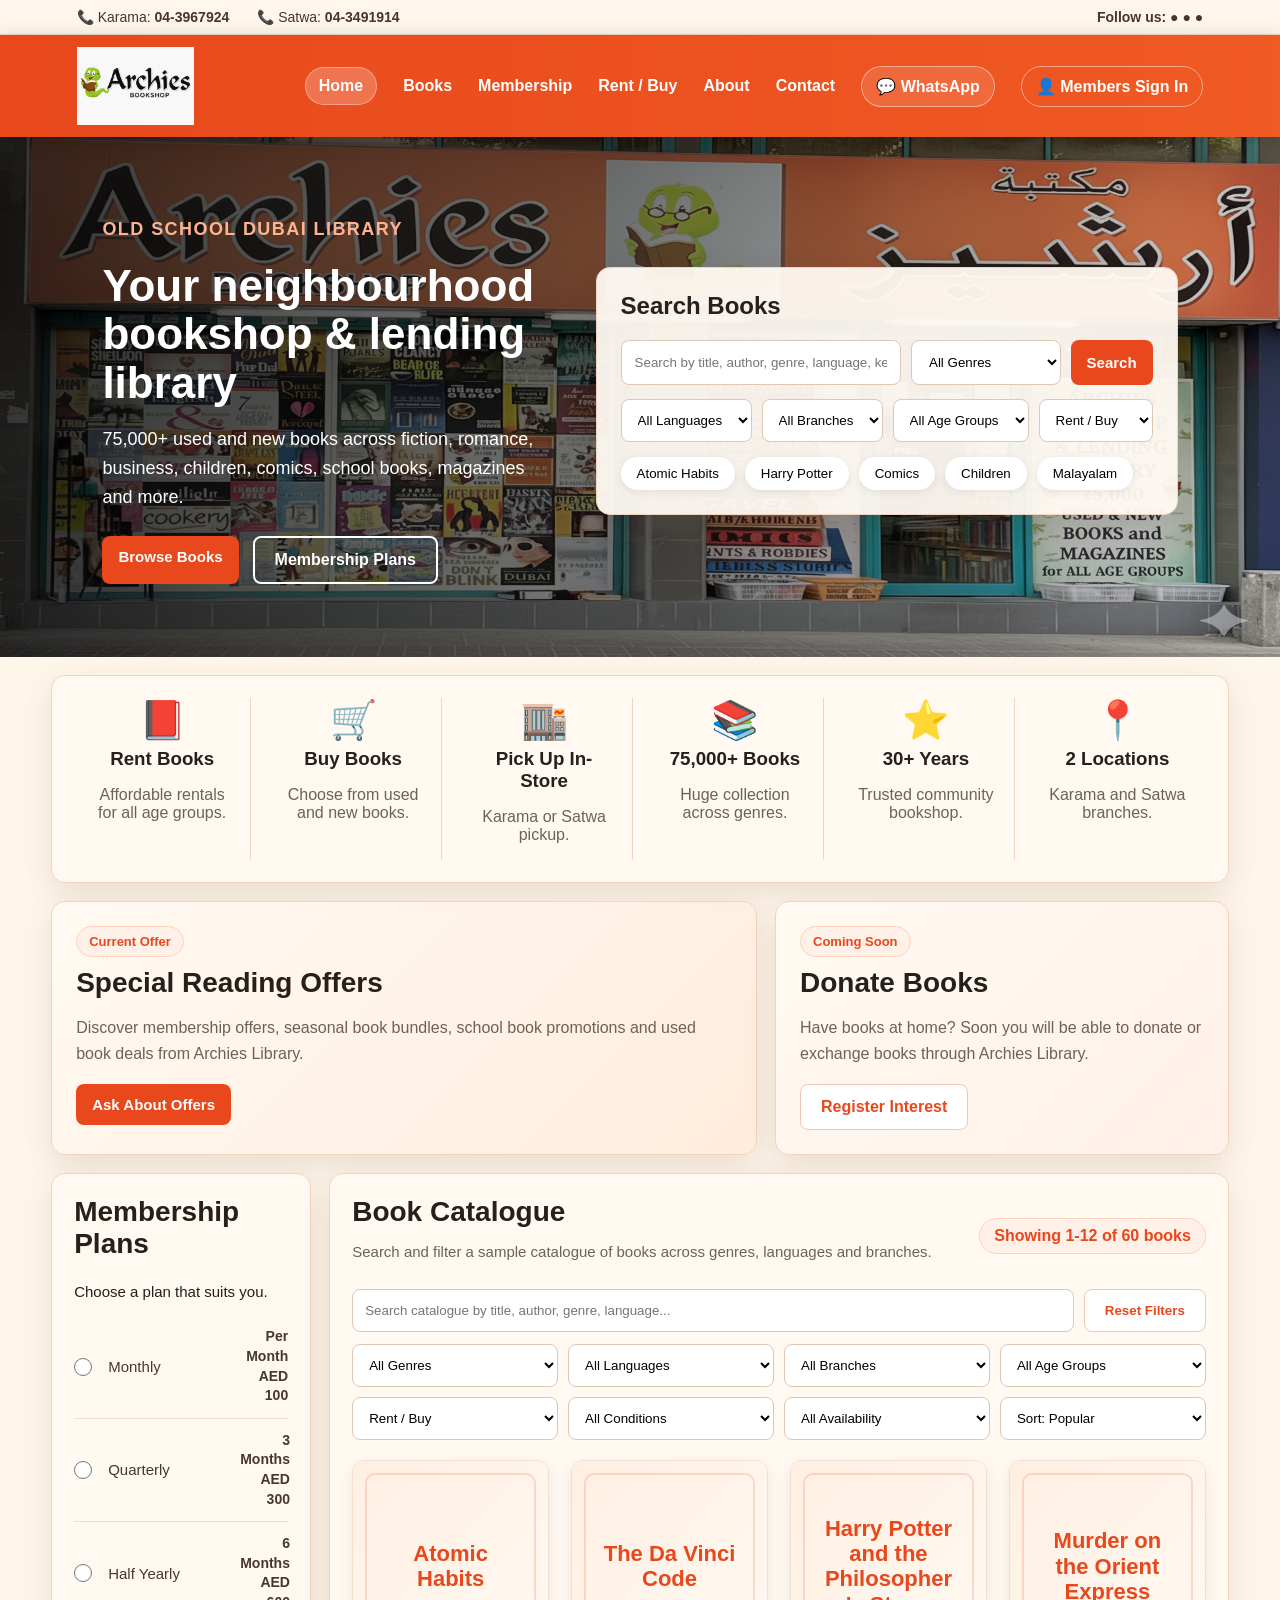
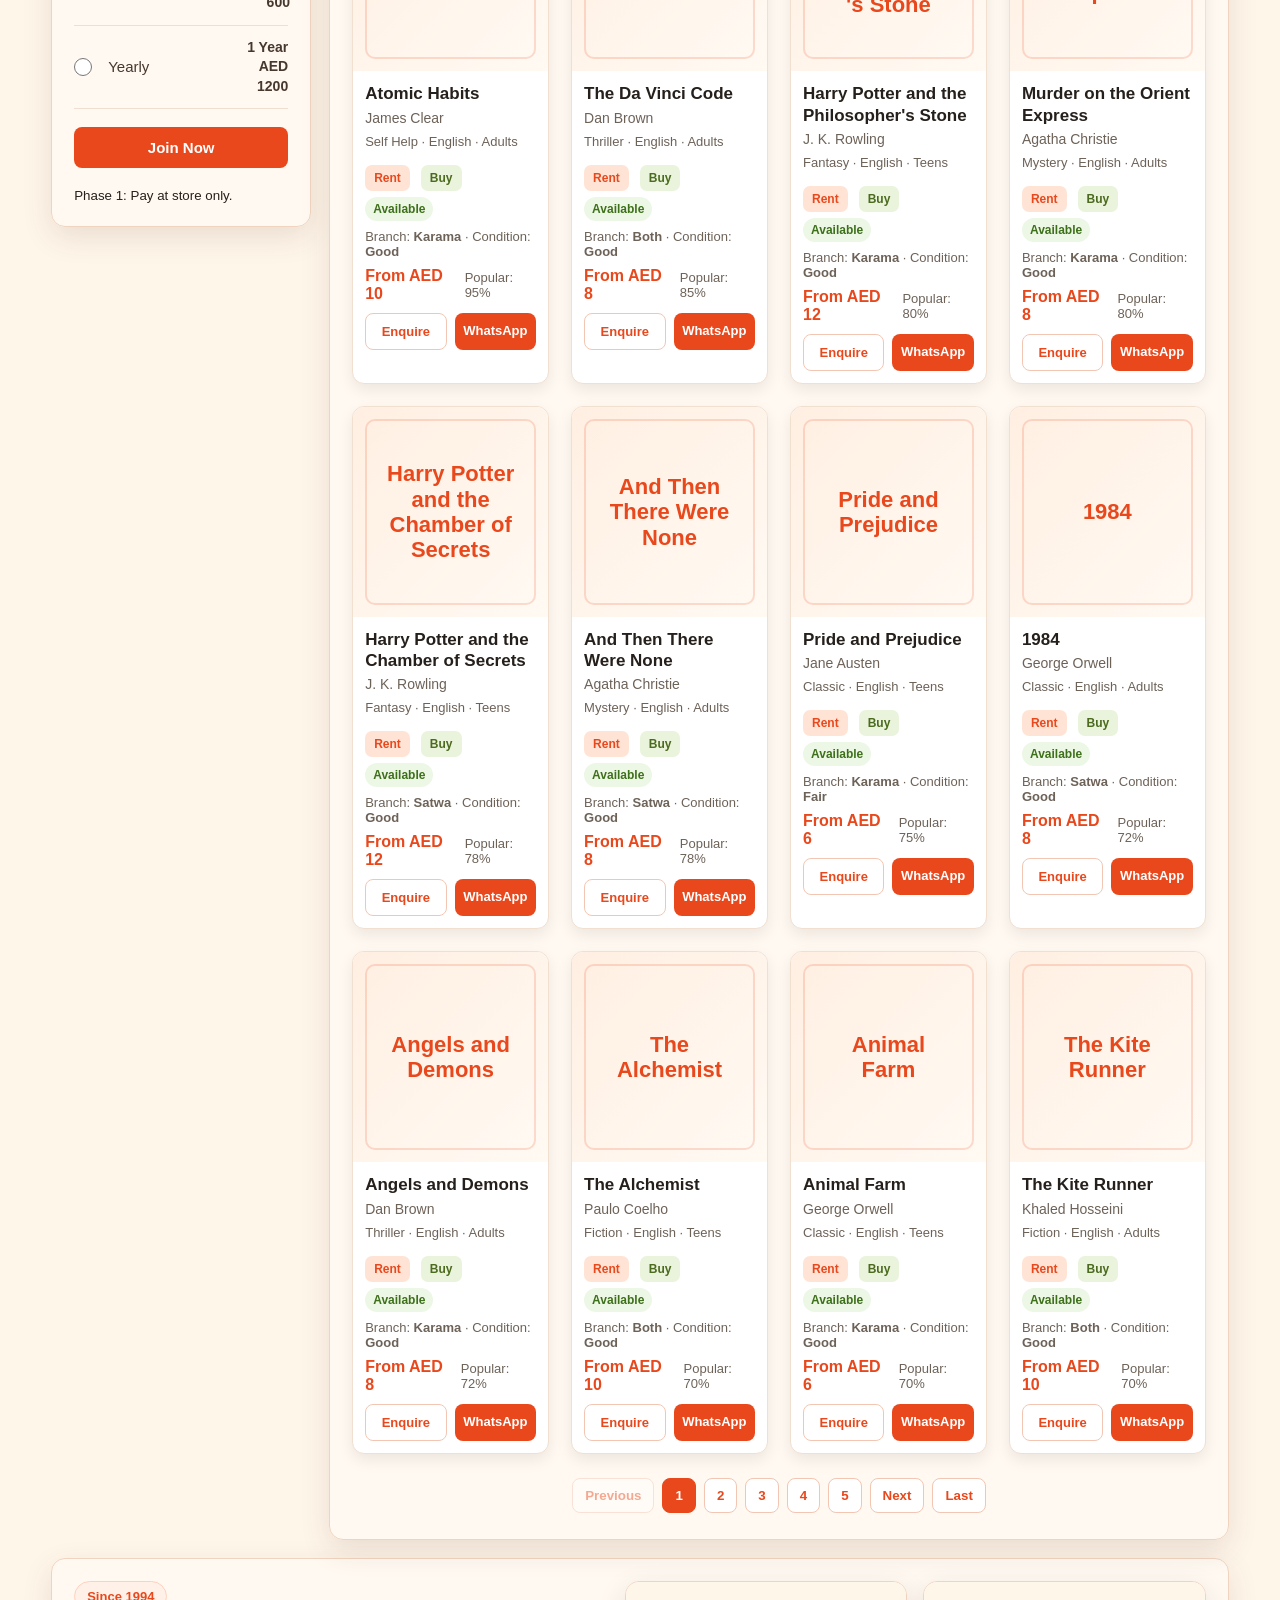
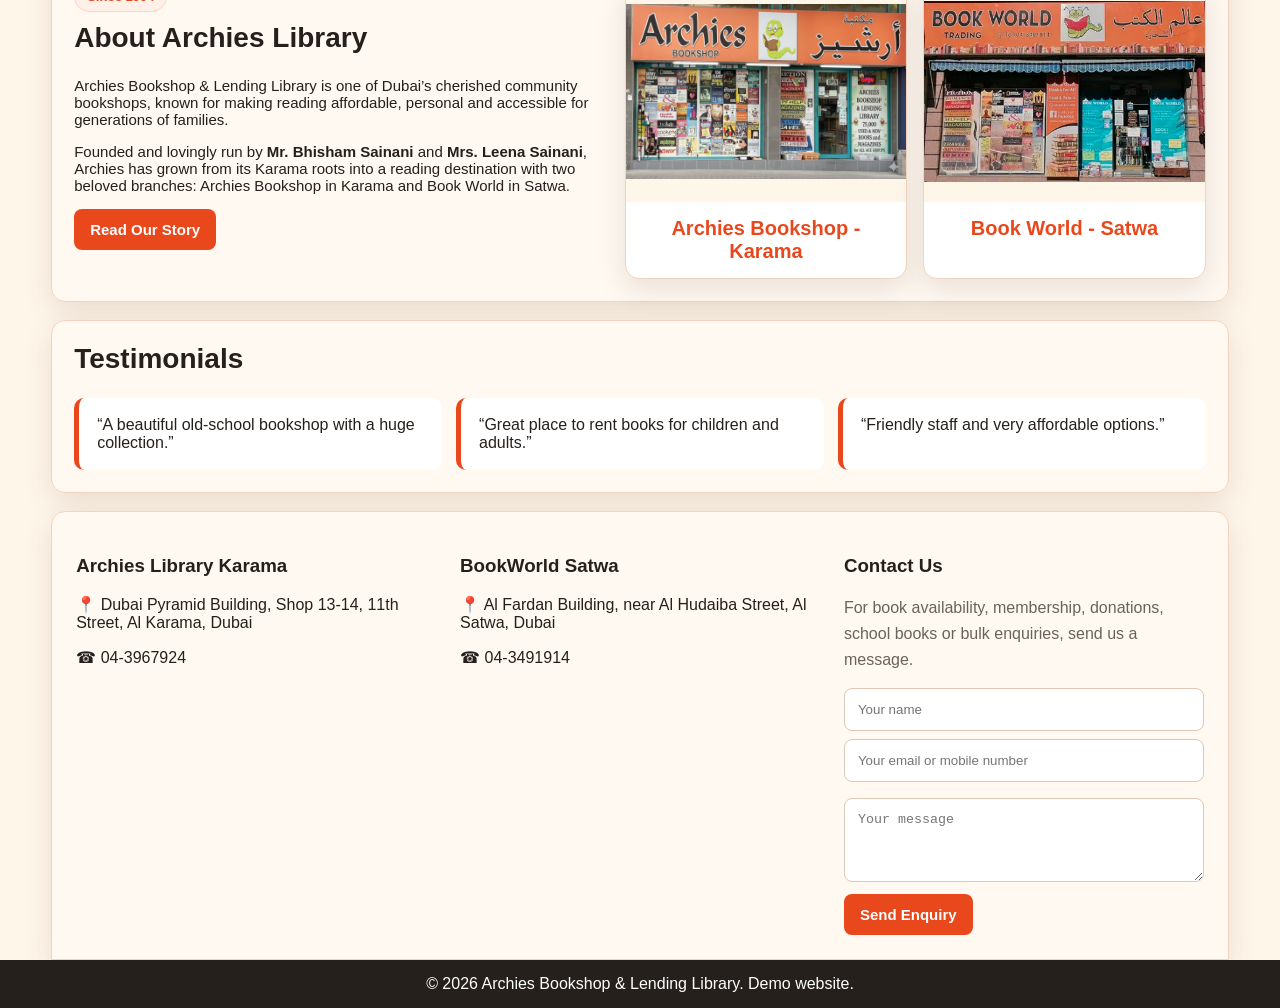
==== commit b8de1d42: "Add files via upload" ====
--- a/index.html
+++ b/index.html
@@ -20,7 +20,7 @@
     </a>
     <button class="menu-btn" id="menuBtn">☰</button>
     <nav id="navMenu">
-      <a href="index.html#home">Home</a>
+      <a class="active" href="index.html#home">Home</a>
       <a href="index.html#catalogue">Books</a>
       <a href="index.html#membership">Membership</a>
       <a href="index.html#catalogue">Rent / Buy</a>
--- a/styles.css
+++ b/styles.css
@@ -1340,3 +1340,123 @@
     position:relative;
   }
 }
+
+
+/* V15 Contact Page Layout + Active Menu Highlight */
+.main-header nav a.active{
+  background:rgba(255,255,255,.22);
+  border-radius:22px;
+  padding:10px 14px;
+  box-shadow:inset 0 0 0 1px rgba(255,255,255,.35);
+}
+
+.main-header nav a.whatsapp-nav.active,
+.main-header nav a.account.active{
+  background:white;
+  color:var(--orange);
+  border-color:white;
+}
+
+.contact-hero{
+  margin:18px 4%;
+  padding:30px;
+  border:1px solid var(--border);
+  border-radius:14px;
+  box-shadow:var(--shadow);
+  background:linear-gradient(135deg,#fffaf3,#fff0e5);
+}
+
+.contact-hero-card h1{
+  margin:8px 0 10px;
+  font-size:36px;
+}
+
+.contact-hero-card p{
+  color:var(--muted);
+  line-height:1.7;
+  max-width:950px;
+}
+
+.contact-page-grid{
+  margin:18px 4%;
+  display:grid;
+  grid-template-columns:repeat(2,minmax(0,1fr));
+  gap:22px;
+  align-items:stretch;
+}
+
+.contact-location-card{
+  display:flex;
+  flex-direction:column;
+}
+
+.contact-location-card h2{
+  margin-top:0;
+}
+
+.contact-location-card p{
+  color:var(--muted);
+  line-height:1.55;
+}
+
+.contact-actions{
+  display:flex;
+  gap:10px;
+  flex-wrap:wrap;
+  margin:10px 0 14px;
+}
+
+.contact-location-card iframe{
+  width:100%;
+  min-height:300px;
+  border:0;
+  border-radius:12px;
+  margin-top:auto;
+}
+
+.contact-message-section{
+  margin:18px 4%;
+  display:grid;
+  grid-template-columns:1fr 1.1fr;
+  gap:24px;
+  align-items:start;
+}
+
+.contact-message-section p{
+  color:var(--muted);
+  line-height:1.7;
+}
+
+.contact-message-section .contact-form-card{
+  background:white;
+  border:1px solid var(--border);
+  border-radius:14px;
+  padding:18px;
+  box-shadow:var(--shadow);
+}
+
+.contact-message-section input,
+.contact-message-section select,
+.contact-message-section textarea{
+  margin-bottom:10px;
+}
+
+@media(max-width:900px){
+  .contact-page-grid,
+  .contact-message-section{
+    grid-template-columns:1fr;
+  }
+
+  .contact-location-card iframe{
+    min-height:260px;
+  }
+}
+
+@media(max-width:620px){
+  .main-header nav a.active{
+    padding:8px 12px;
+  }
+  .contact-hero-card h1{
+    font-size:30px;
+  }
+}
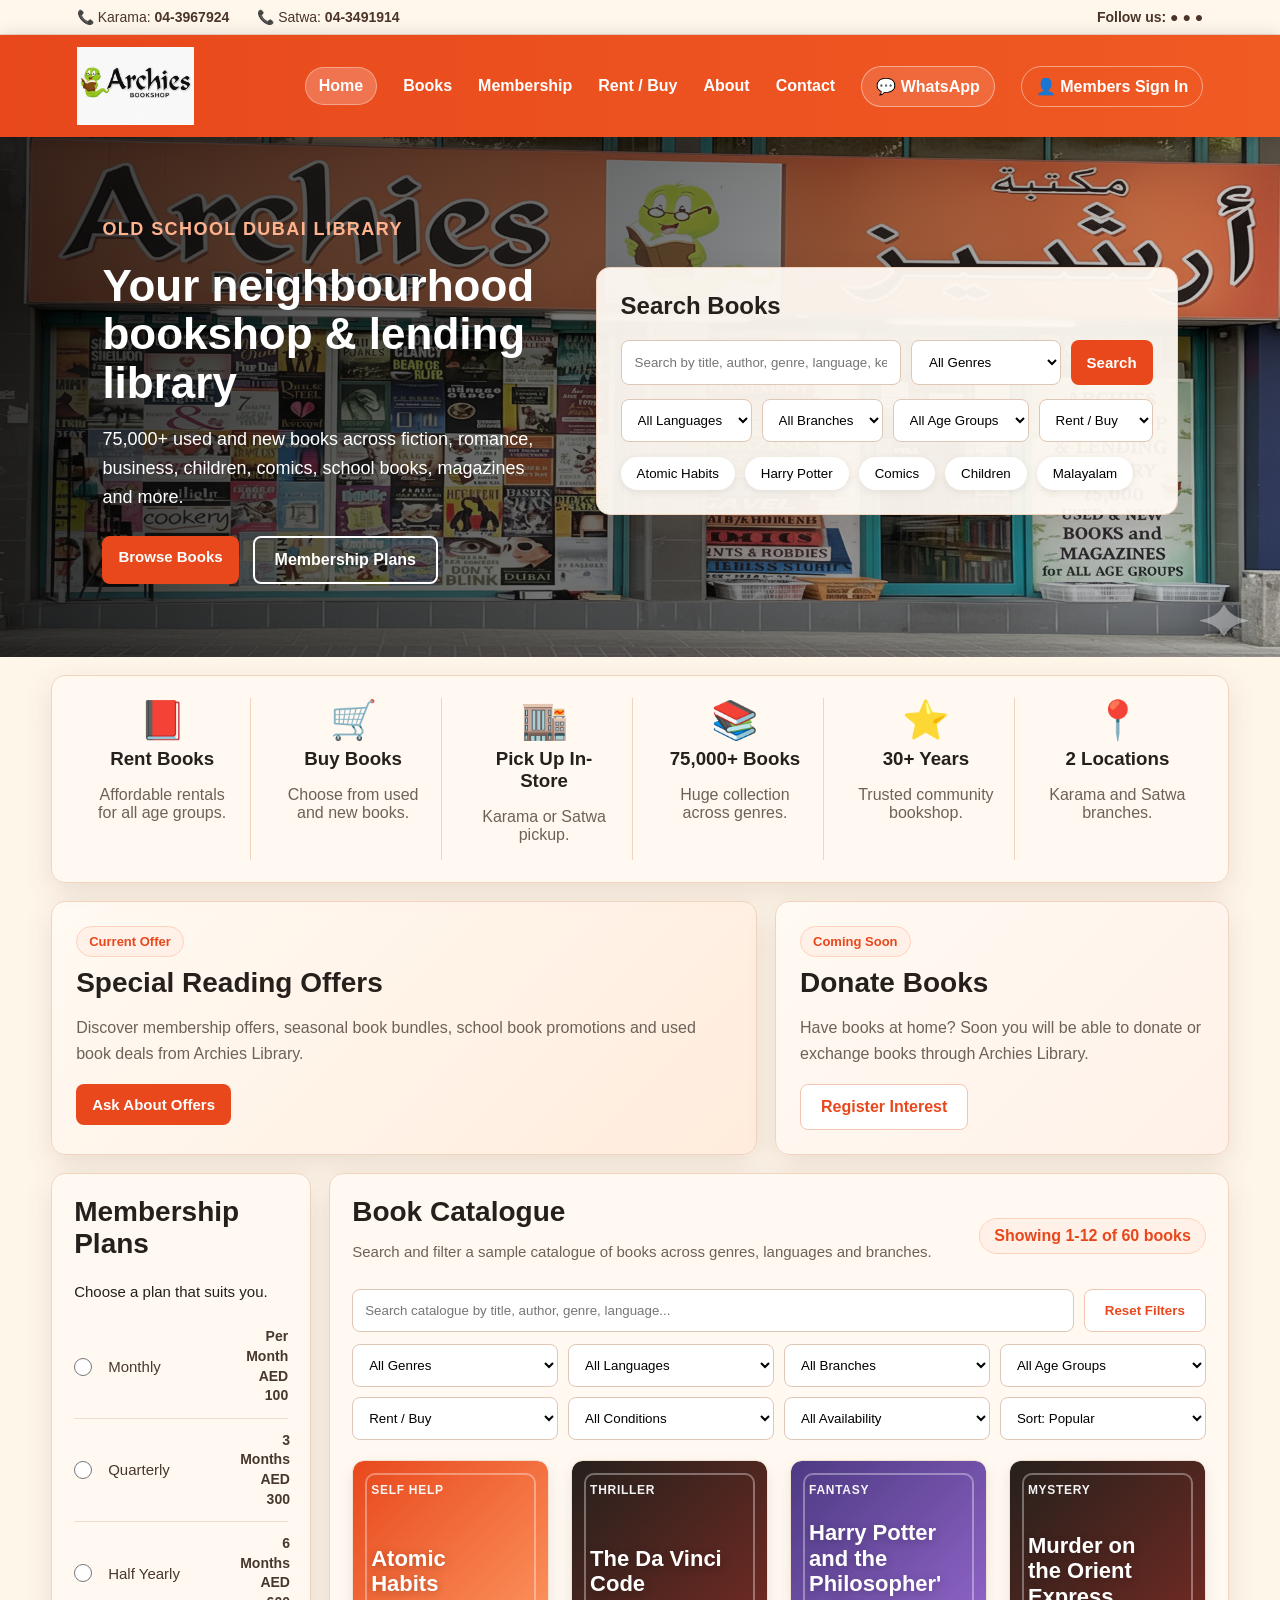
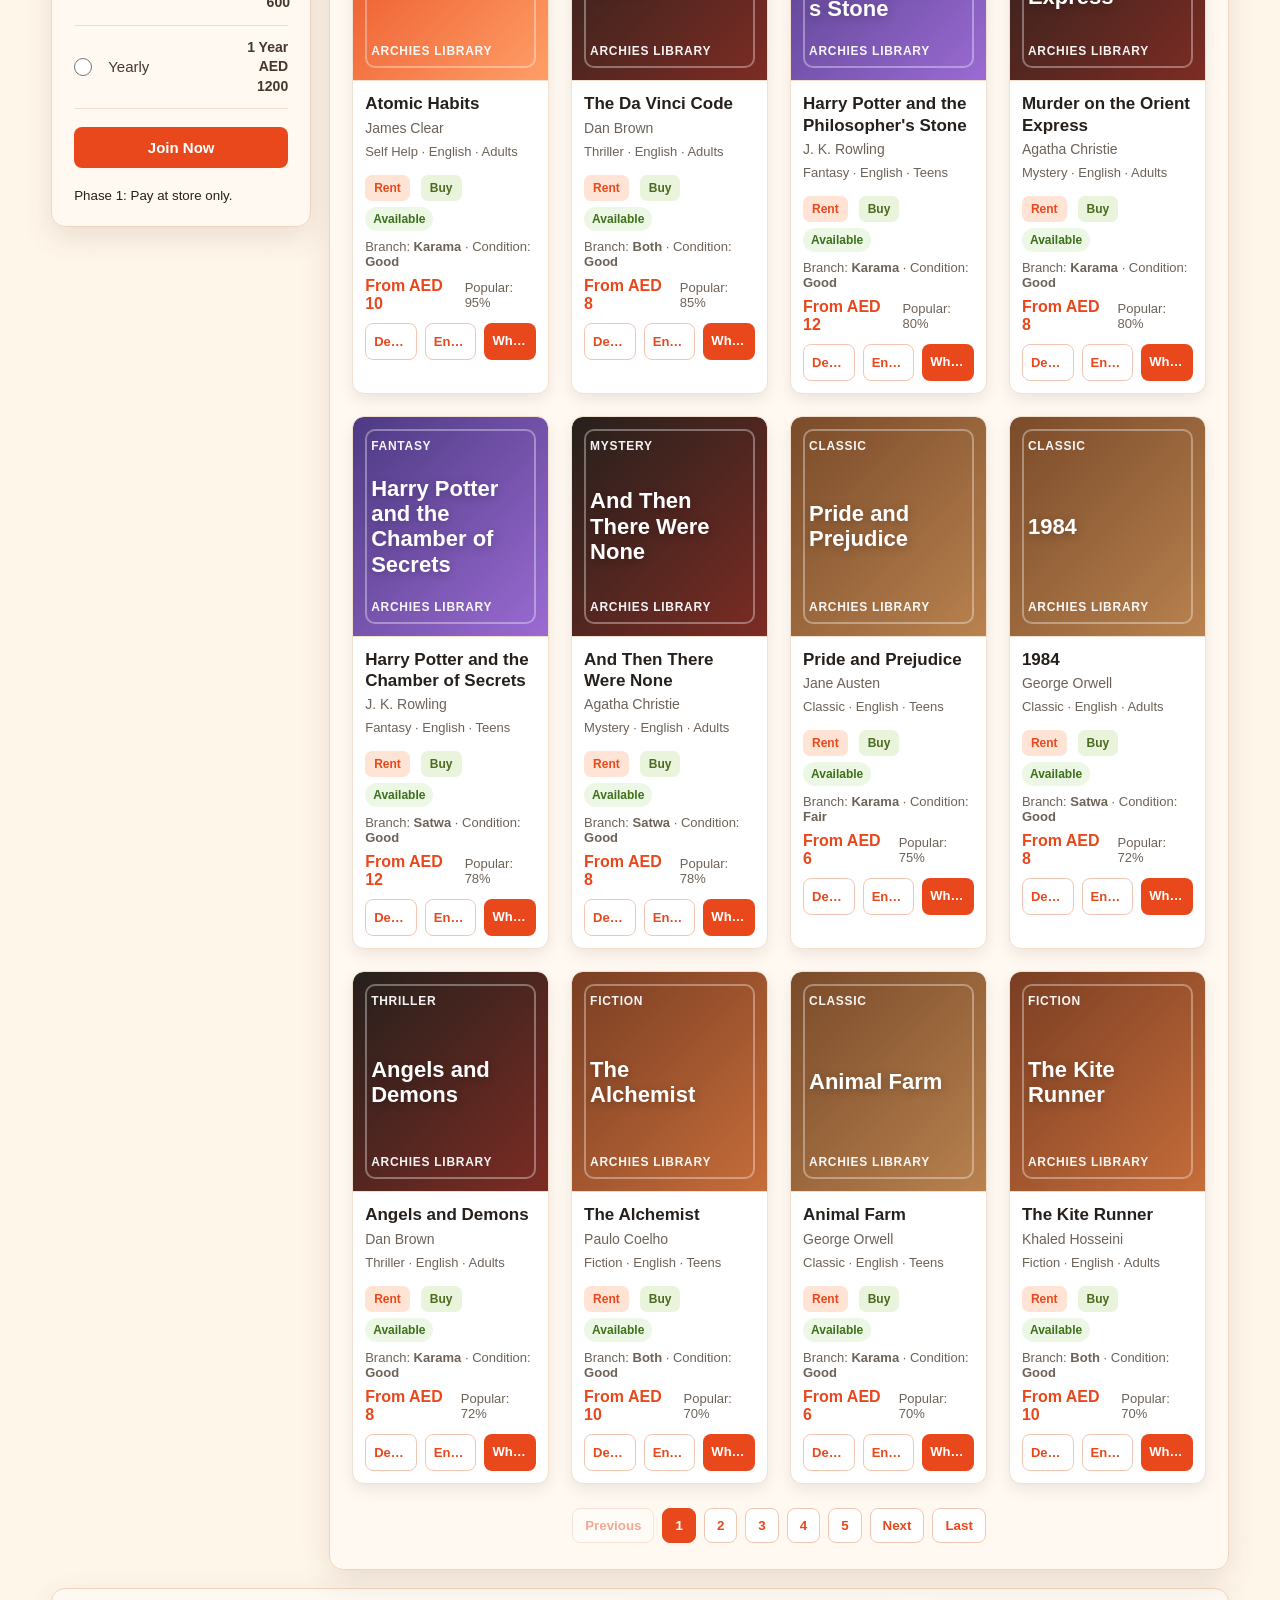
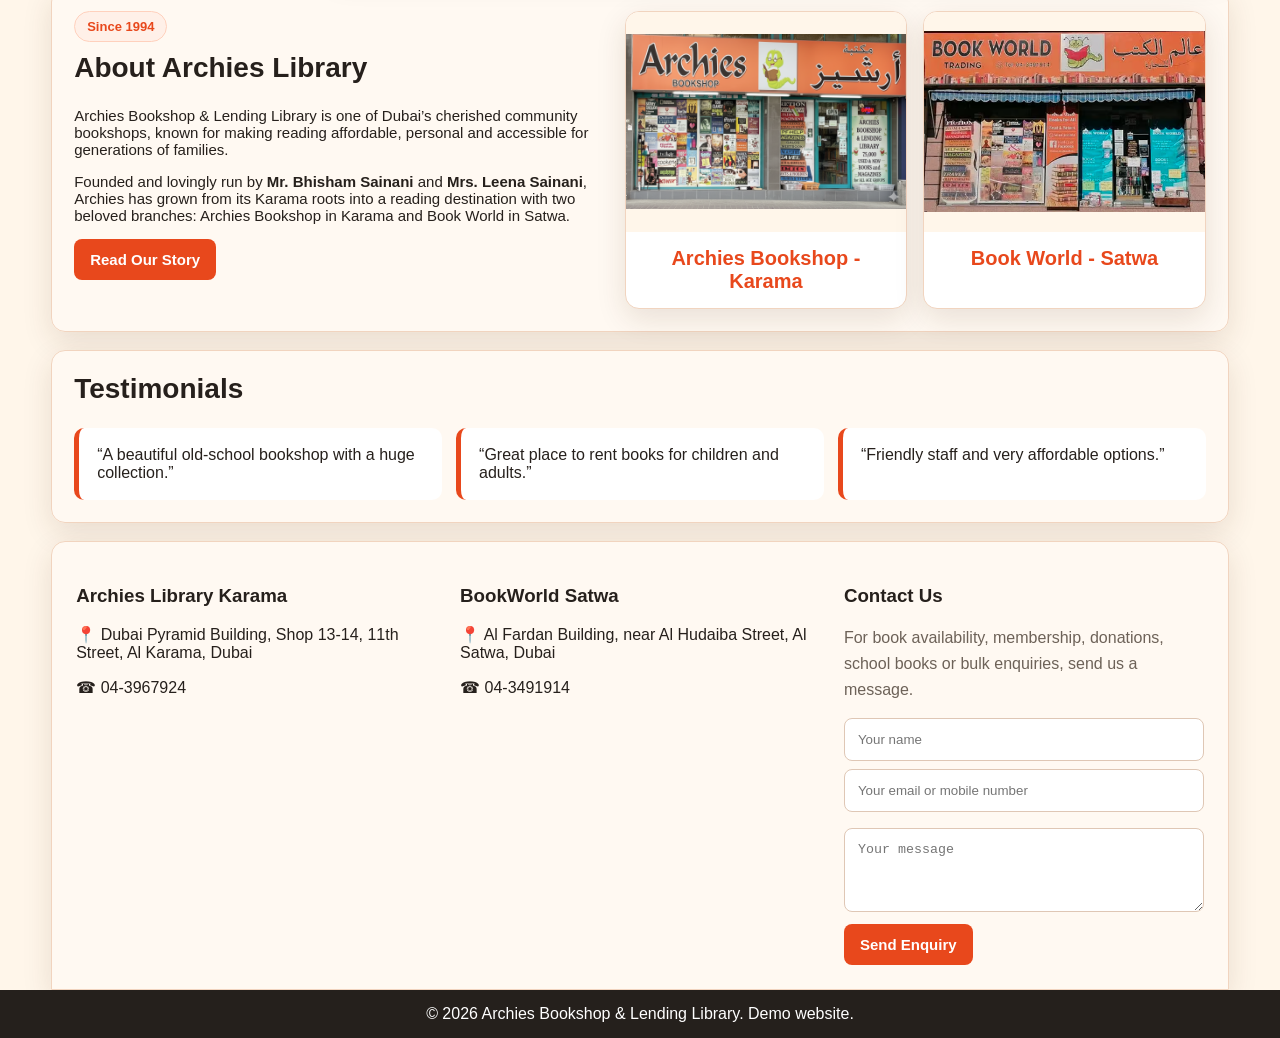
==== commit 8d0d37df: "Add files via upload" ====
--- a/index.html
+++ b/index.html
@@ -258,6 +258,13 @@
         <button class="btn primary">Send Enquiry</button>
       </div>
     </section>
+
+    <div class="book-modal-backdrop" id="bookDetailsModal" aria-hidden="true">
+      <div class="book-modal" role="dialog" aria-modal="true" aria-label="Book details">
+        <button class="modal-close" type="button" data-close-modal>×</button>
+        <div id="bookDetailsContent" class="book-details-content"></div>
+      </div>
+    </div>
   </main>
 
   <footer>© 2026 Archies Bookshop & Lending Library. Demo website.</footer>
--- a/styles.css
+++ b/styles.css
@@ -1460,3 +1460,172 @@
     font-size:30px;
   }
 }
+
+
+/* V16 Book Catalogue Polish */
+.enhanced-book-card .book-cover{
+  min-height:220px;
+  padding:22px 18px;
+  border-bottom:1px solid #f4ddcb;
+}
+
+.book-cover{
+  display:flex;
+  flex-direction:column;
+  justify-content:space-between;
+  align-items:flex-start;
+  text-align:left;
+  color:#ffffff;
+  border-radius:10px 10px 0 0;
+  background:linear-gradient(135deg,#e8481c,#ff8b5f);
+}
+
+.book-cover::before{
+  border-color:rgba(255,255,255,.35);
+}
+
+.cover-genre,
+.cover-footer{
+  position:relative;
+  z-index:1;
+  font-size:12px;
+  font-weight:900;
+  letter-spacing:.06em;
+  text-transform:uppercase;
+  opacity:.95;
+}
+
+.cover-title{
+  position:relative;
+  z-index:1;
+  font-size:22px;
+  line-height:1.12;
+  font-weight:900;
+  max-width:90%;
+  text-shadow:0 2px 10px rgba(0,0,0,.25);
+}
+
+.genre-self-help{background:linear-gradient(135deg,#e8481c,#ff9f68)}
+.genre-business{background:linear-gradient(135deg,#1f4e5f,#058b90)}
+.genre-fiction{background:linear-gradient(135deg,#7a3e23,#c66d3a)}
+.genre-thriller,.genre-mystery{background:linear-gradient(135deg,#26201c,#7d2c24)}
+.genre-fantasy,.genre-young-adult{background:linear-gradient(135deg,#4d3a83,#9b6bd3)}
+.genre-children,.genre-comics,.genre-manga{background:linear-gradient(135deg,#058b90,#64c7b7)}
+.genre-classic,.genre-history{background:linear-gradient(135deg,#7a4b2a,#b9824f)}
+.genre-biography{background:linear-gradient(135deg,#334155,#64748b)}
+.genre-school,.genre-academic,.genre-language-learning{background:linear-gradient(135deg,#1d4ed8,#60a5fa)}
+.genre-magazine,.genre-travel,.genre-cooking{background:linear-gradient(135deg,#2f855a,#9fcb6c)}
+.genre-religion,.genre-poetry{background:linear-gradient(135deg,#7c2d12,#d97706)}
+
+.book-actions-three{
+  grid-template-columns:1fr 1fr 1fr;
+}
+
+.book-actions button{
+  width:100%;
+  display:block;
+  white-space:nowrap;
+  overflow:hidden;
+  text-overflow:ellipsis;
+  font-size:13px;
+  padding:10px 8px;
+}
+
+.book-modal-backdrop{
+  position:fixed;
+  inset:0;
+  background:rgba(0,0,0,.62);
+  z-index:999;
+  display:none;
+  align-items:center;
+  justify-content:center;
+  padding:24px;
+}
+
+.book-modal-backdrop.open{
+  display:flex;
+}
+
+body.modal-open{
+  overflow:hidden;
+}
+
+.book-modal{
+  width:min(920px,96vw);
+  max-height:90vh;
+  overflow:auto;
+  background:var(--paper);
+  border:1px solid var(--border);
+  border-radius:18px;
+  box-shadow:0 25px 70px rgba(0,0,0,.35);
+  position:relative;
+  padding:26px;
+}
+
+.modal-close{
+  position:absolute;
+  top:12px;
+  right:14px;
+  border:0;
+  background:#fff0e8;
+  color:var(--orange);
+  width:36px;
+  height:36px;
+  border-radius:50%;
+  font-size:24px;
+  font-weight:900;
+  cursor:pointer;
+}
+
+.book-details-content{
+  display:grid;
+  grid-template-columns:280px 1fr;
+  gap:26px;
+  align-items:stretch;
+}
+
+.modal-book-cover{
+  min-height:360px;
+  border-radius:16px;
+  padding:26px 22px;
+  color:white;
+  display:flex;
+  flex-direction:column;
+  justify-content:space-between;
+  box-shadow:var(--shadow);
+}
+
+.modal-book-info h2{
+  font-size:32px;
+  margin:10px 0 14px;
+}
+
+.modal-book-info p{
+  color:var(--muted);
+  line-height:1.6;
+}
+
+.modal-actions{
+  display:flex;
+  flex-wrap:wrap;
+  gap:10px;
+  margin-top:18px;
+}
+
+.phase2-note{
+  display:block;
+  color:var(--muted);
+  margin-top:12px;
+}
+
+@media(max-width:700px){
+  .book-details-content{
+    grid-template-columns:1fr;
+  }
+  .modal-book-cover{
+    min-height:260px;
+  }
+  .book-actions-three{
+    grid-template-columns:1fr;
+  }
+}
